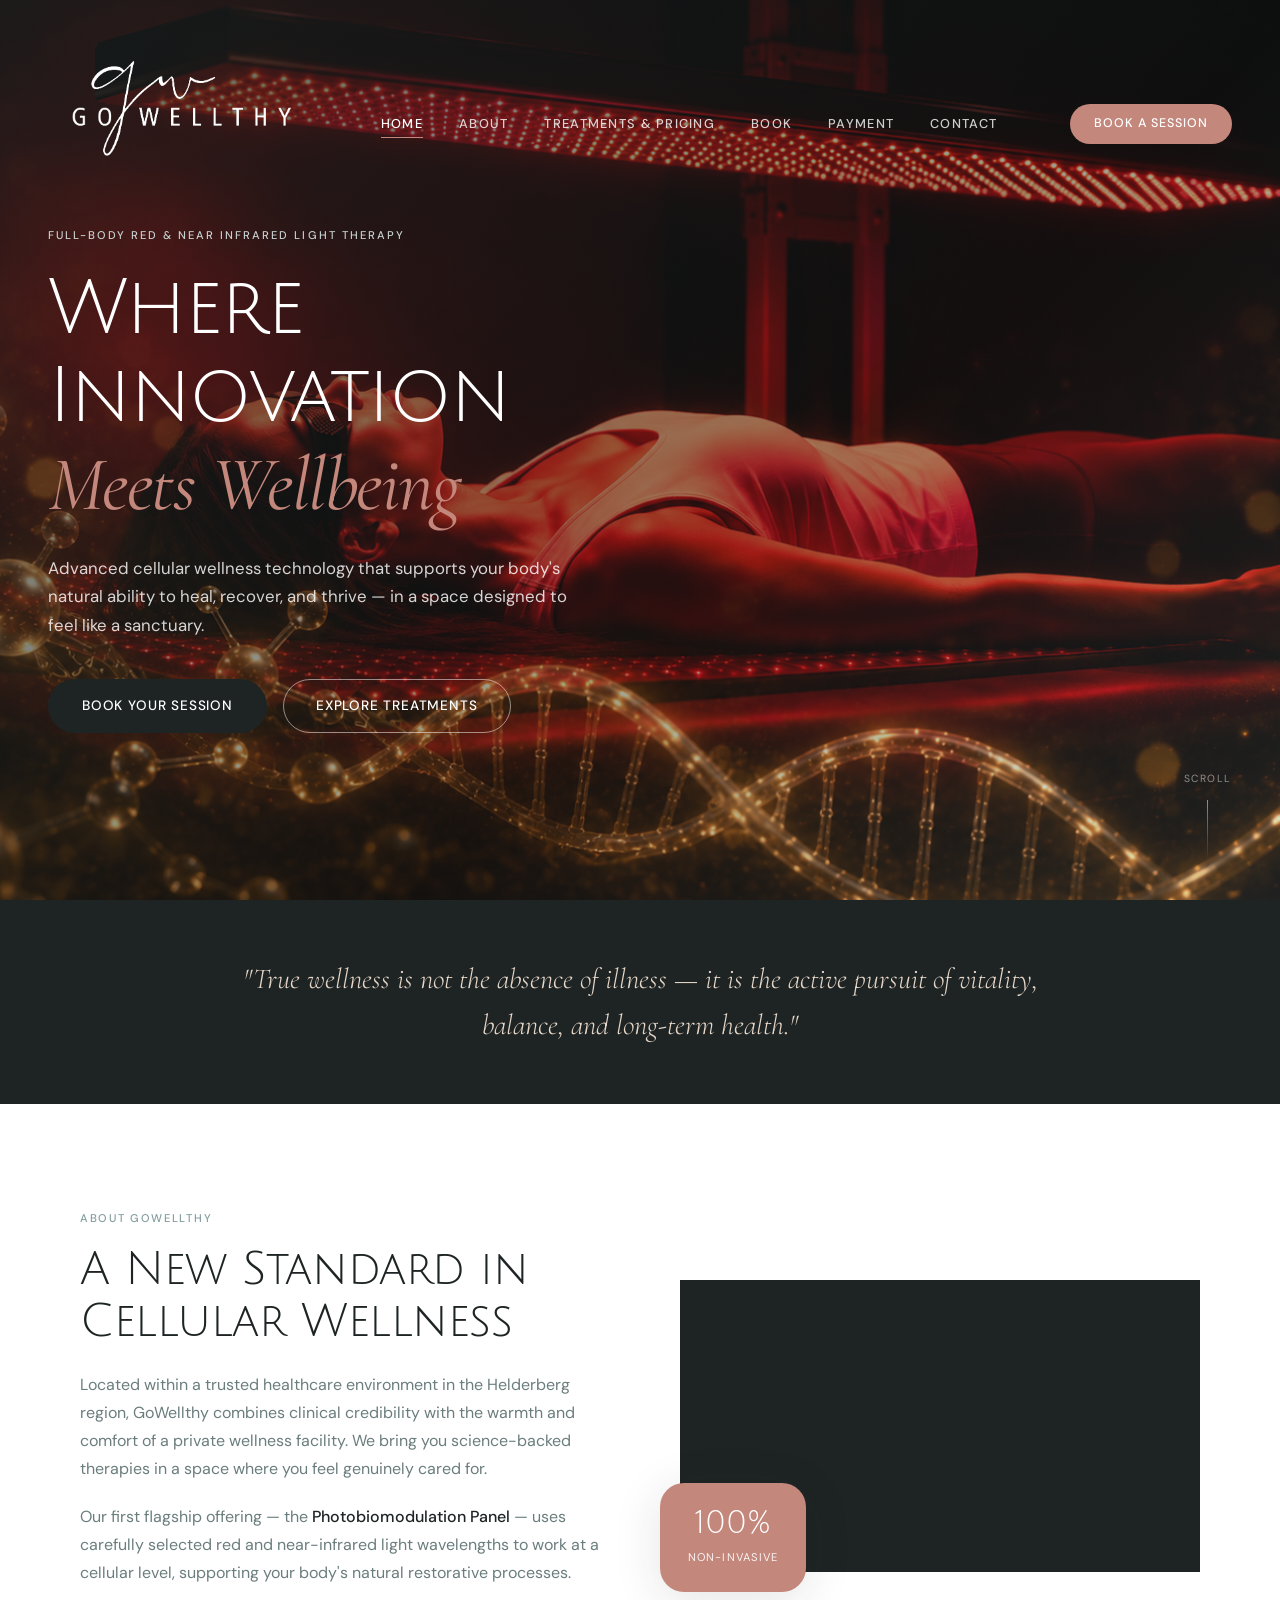
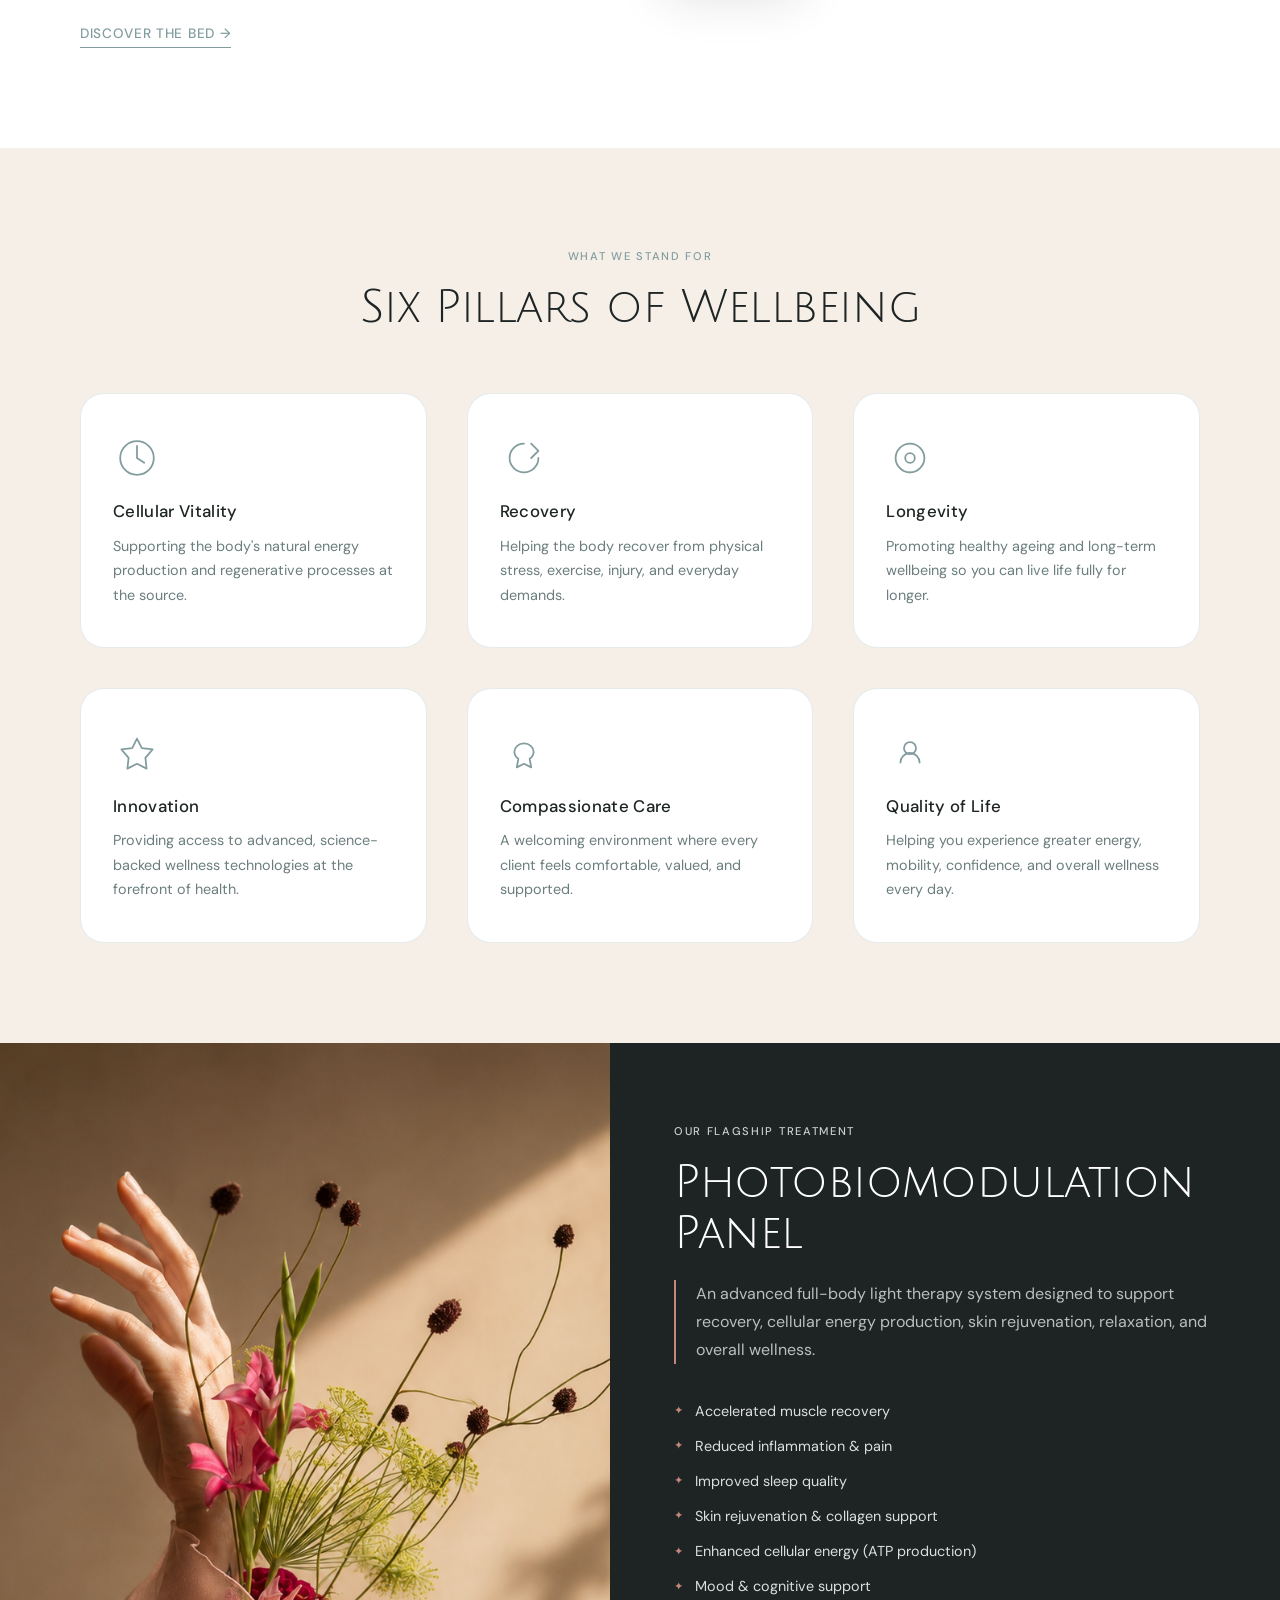
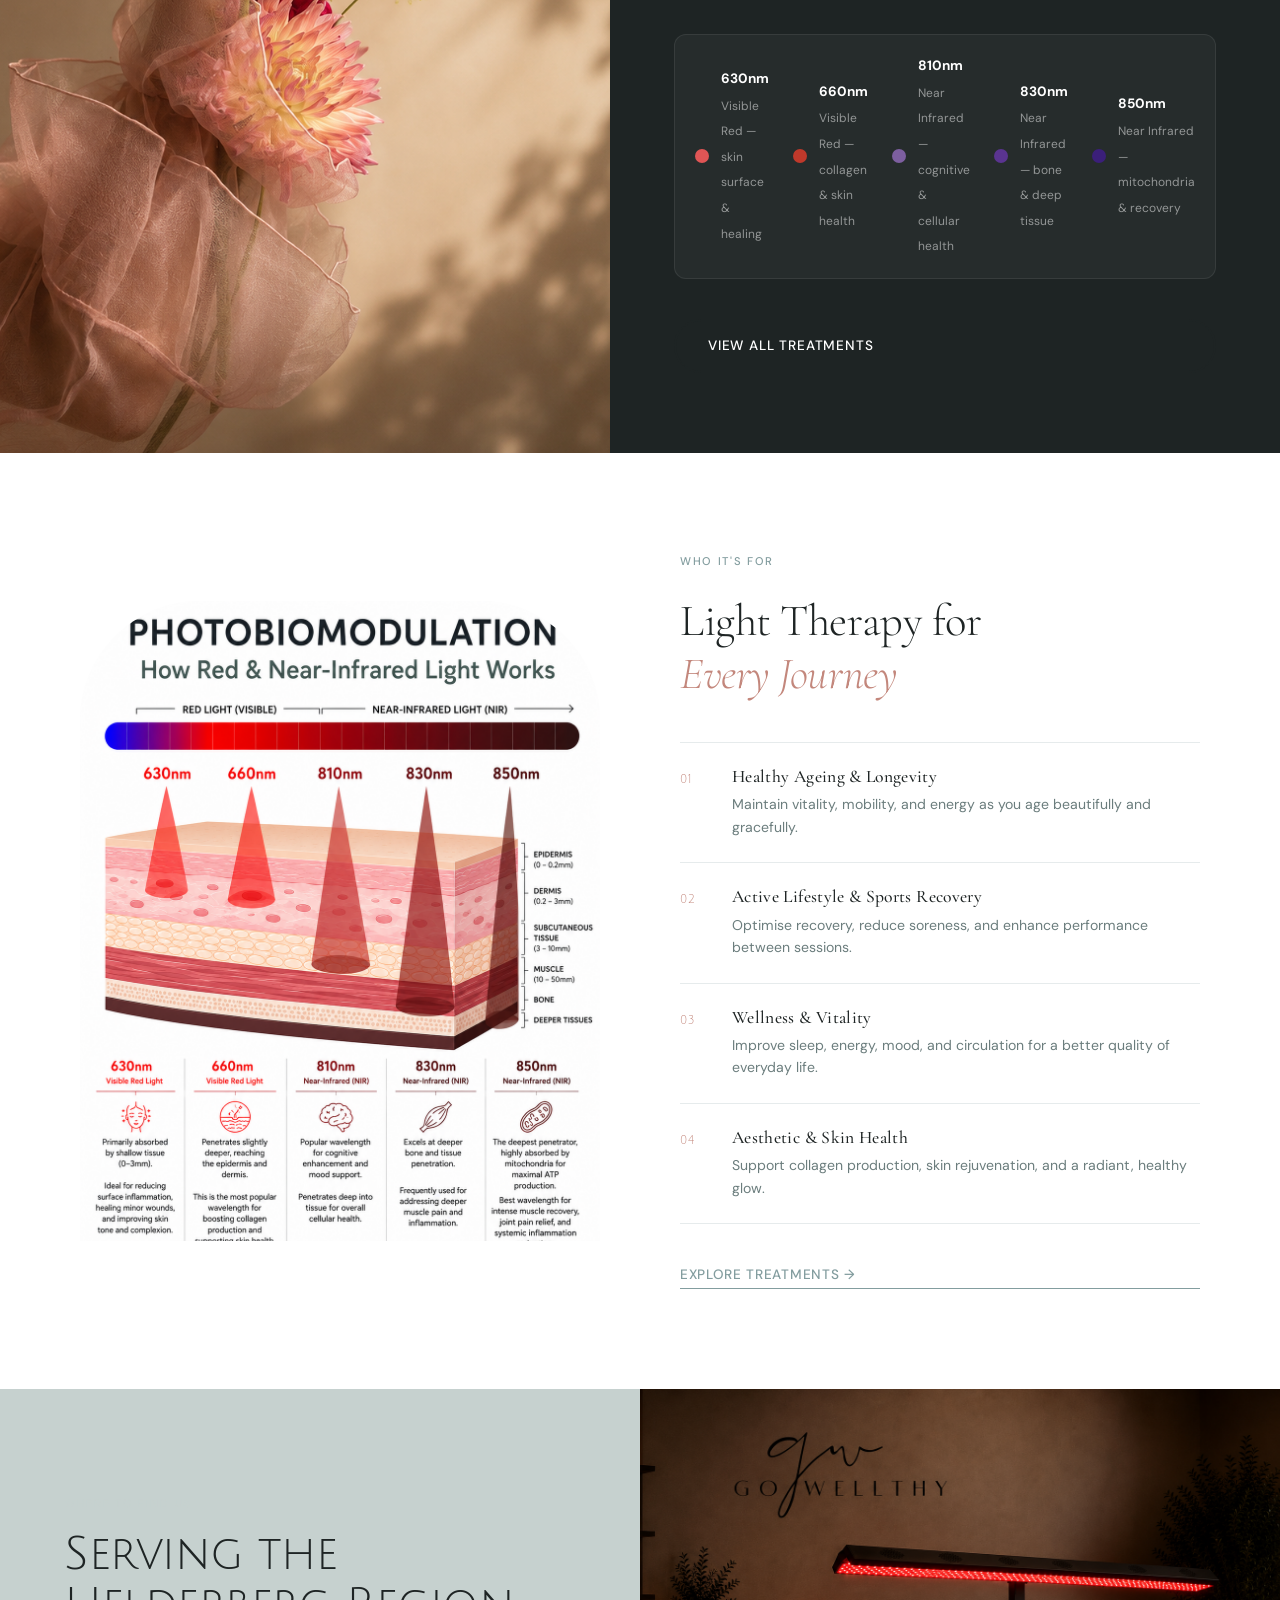
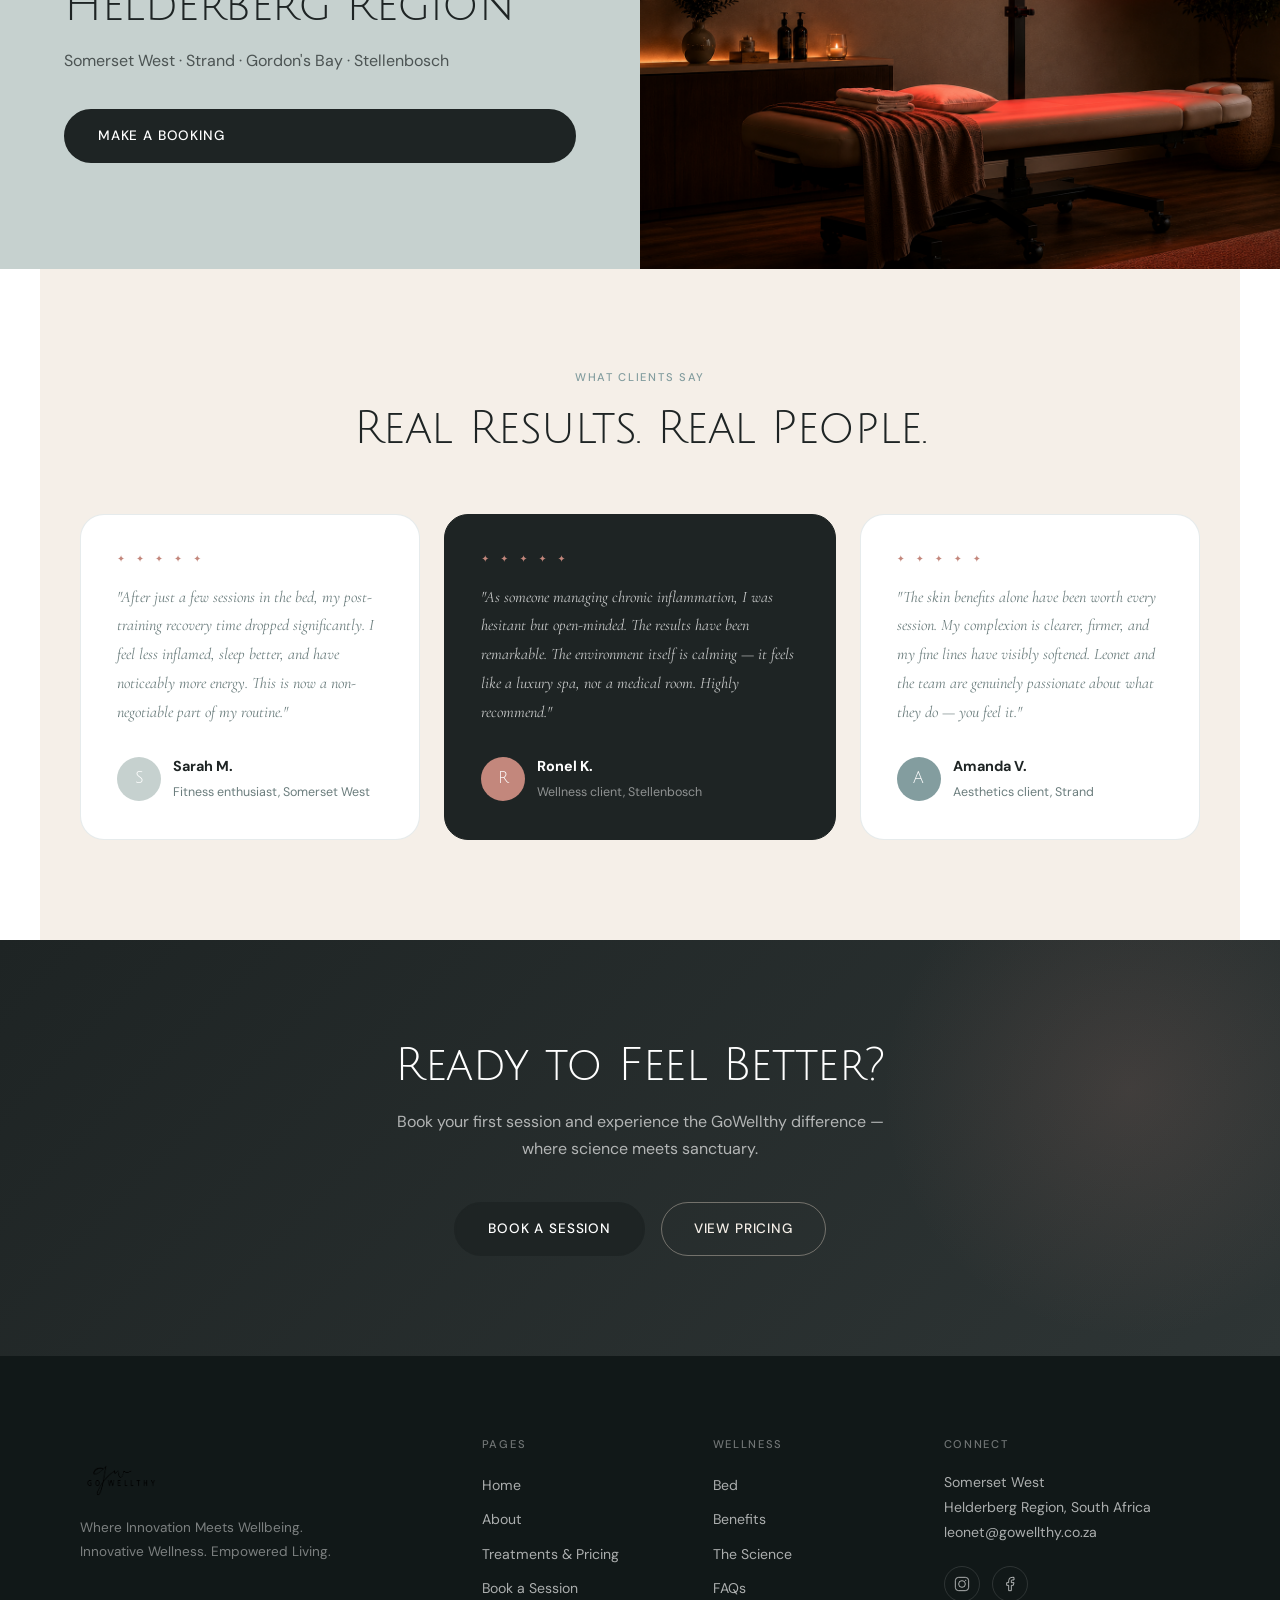
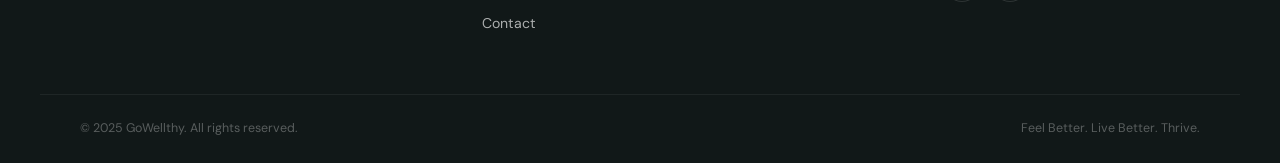
==== index.html @ ea642aed "Initial website upload" ====
﻿<!DOCTYPE html>
<html lang="en">
<head>
  <meta charset="UTF-8" />
  <meta name="viewport" content="width=device-width, initial-scale=1.0" />
  <title>GoWellthy — Feel Better. Live Better. Thrive.</title>
  <link rel="preconnect" href="https://fonts.googleapis.com" />
  <link rel="preconnect" href="https://fonts.gstatic.com" crossorigin />
  <link href="https://fonts.googleapis.com/css2?family=Julius+Sans+One&family=Cormorant+Garamond:ital,wght@0,300;0,400;0,500;1,300;1,400&family=DM+Sans:wght@300;400;500&display=swap" rel="stylesheet" />
  <link rel="stylesheet" href="style.css" />
</head>
<body>

  <!-- NAV -->
  <header class="nav" id="nav">
    <a href="index.html" class="logo">
      <img src="Gowellthy Logo white new.png" alt="GoWellthy" class="logo-img" />
    </a>
    <nav class="nav-links">
      <a href="index.html" class="active">Home</a>
      <a href="about.html">About</a>
      <a href="treatments.html">Treatments & Pricing</a>
      <a href="bookings.html">Book</a>
      <a href="payment.html">Payment</a>
      <a href="contact.html">Contact</a>
    </nav>
    <a href="bookings.html" class="btn-nav">Book a Session</a>
    <button class="nav-toggle" id="navToggle" aria-label="Menu">
      <span></span><span></span><span></span>
    </button>
  </header>

  <!-- HERO -->
  <section class="hero">
    <div class="hero-img-wrap">
      <img
        src="Home Hero pic.png"
        alt="GoWellthy wellness"
        class="hero-img"
      />
      <div class="hero-overlay"></div>
    </div>
    <div class="hero-content">
      <p class="eyebrow">Full-Body Red & Near Infrared Light Therapy</p>
      <h1 class="hero-title">
        Where Innovation<br />
        <em>Meets Wellbeing</em>
      </h1>
      <p class="hero-sub">
        Advanced cellular wellness technology that supports your body's natural ability to heal, recover, and thrive — in a space designed to feel like a sanctuary.
      </p>
      <div class="hero-cta">
        <a href="bookings.html" class="btn-primary">Book Your Session</a>
        <a href="treatments.html" class="btn-ghost">Explore Treatments</a>
      </div>
    </div>
    <div class="hero-scroll">
      <span>Scroll</span>
      <div class="scroll-line"></div>
    </div>
  </section>

  <!-- BELIEF STRIP -->
  <section class="belief-strip">
    <p class="belief-text">
      <em>"True wellness is not the absence of illness — it is the active pursuit of vitality, balance, and long-term health."</em>
    </p>
  </section>

  <!-- INTRO -->
  <section class="intro container">
    <div class="intro-text">
      <span class="label">About GoWellthy</span>
      <h2>A New Standard in<br />Cellular Wellness</h2>
      <p>
        Located within a trusted healthcare environment in the Helderberg region, GoWellthy combines clinical credibility with the warmth and comfort of a private wellness facility. We bring you science-backed therapies in a space where you feel genuinely cared for.
      </p>
      <p>
        Our first flagship offering — the <strong>Photobiomodulation Panel</strong> — uses carefully selected red and near-infrared light wavelengths to work at a cellular level, supporting your body's natural restorative processes.
      </p>
      <a href="treatments.html" class="link-arrow">Discover the Bed →</a>
    </div>
    <div class="intro-visual">
      <div class="intro-img-wrap">
        <video autoplay muted loop playsinline>
          <source src="GoWellthy_6_steps_red_light_healing_1920x1080_30sec.mp4" type="video/mp4" />
        </video>
      </div>
      <div class="intro-badge">
        <span class="badge-num">100%</span>
        <span class="badge-label">Non-Invasive</span>
      </div>
    </div>
  </section>

  <!-- PILLARS -->
  <section class="pillars">
    <div class="container">
      <div class="section-header">
        <span class="label">What We Stand For</span>
        <h2>Six Pillars of Wellbeing</h2>
      </div>
      <div class="pillars-grid">
        <div class="pillar">
          <div class="pillar-icon">
            <svg viewBox="0 0 40 40" fill="none"><circle cx="20" cy="20" r="14" stroke="currentColor" stroke-width="1.5"/><path d="M20 10v10l6 4" stroke="currentColor" stroke-width="1.5" stroke-linecap="round"/></svg>
          </div>
          <h3>Cellular Vitality</h3>
          <p>Supporting the body's natural energy production and regenerative processes at the source.</p>
        </div>
        <div class="pillar">
          <div class="pillar-icon">
            <svg viewBox="0 0 40 40" fill="none"><path d="M20 8c-6.627 0-12 5.373-12 12s5.373 12 12 12 12-5.373 12-12" stroke="currentColor" stroke-width="1.5" stroke-linecap="round"/><path d="M26 8l6 6-6 6" stroke="currentColor" stroke-width="1.5" stroke-linecap="round" stroke-linejoin="round"/></svg>
          </div>
          <h3>Recovery</h3>
          <p>Helping the body recover from physical stress, exercise, injury, and everyday demands.</p>
        </div>
        <div class="pillar">
          <div class="pillar-icon">
            <svg viewBox="0 0 40 40" fill="none"><path d="M20 8C13 8 8 14 8 20s5 12 12 12" stroke="currentColor" stroke-width="1.5" stroke-linecap="round"/><path d="M20 8c7 0 12 6 12 12s-5 12-12 12" stroke="currentColor" stroke-width="1.5" stroke-linecap="round"/><circle cx="20" cy="20" r="4" stroke="currentColor" stroke-width="1.5"/></svg>
          </div>
          <h3>Longevity</h3>
          <p>Promoting healthy ageing and long-term wellbeing so you can live life fully for longer.</p>
        </div>
        <div class="pillar">
          <div class="pillar-icon">
            <svg viewBox="0 0 40 40" fill="none"><polygon points="20,8 24,16 33,17 27,24 28,33 20,29 12,33 13,24 7,17 16,16" stroke="currentColor" stroke-width="1.5" stroke-linejoin="round"/></svg>
          </div>
          <h3>Innovation</h3>
          <p>Providing access to advanced, science-backed wellness technologies at the forefront of health.</p>
        </div>
        <div class="pillar">
          <div class="pillar-icon">
            <svg viewBox="0 0 40 40" fill="none"><path d="M20 12c-4.418 0-8 3.134-8 7 0 2.4 1.3 4.5 3.3 5.8L14 32l6-3 6 3-1.3-7.2c2-1.3 3.3-3.4 3.3-5.8 0-3.866-3.582-7-8-7z" stroke="currentColor" stroke-width="1.5" stroke-linejoin="round"/></svg>
          </div>
          <h3>Compassionate Care</h3>
          <p>A welcoming environment where every client feels comfortable, valued, and supported.</p>
        </div>
        <div class="pillar">
          <div class="pillar-icon">
            <svg viewBox="0 0 40 40" fill="none"><path d="M12 28c0-4.418 3.582-8 8-8s8 3.582 8 8" stroke="currentColor" stroke-width="1.5" stroke-linecap="round"/><circle cx="20" cy="16" r="5" stroke="currentColor" stroke-width="1.5"/></svg>
          </div>
          <h3>Quality of Life</h3>
          <p>Helping you experience greater energy, mobility, confidence, and overall wellness every day.</p>
        </div>
      </div>
    </div>
  </section>

  <!-- PRODUCT FEATURE -->
  <section class="product-feature">
    <div class="product-img-side">
      <img
        src="hand with flower.png.png"
        alt="light therapy"
      />
    </div>
    <div class="product-content">
      <span class="label light">Our Flagship Treatment</span>
      <h2>Photobiomodulation Panel</h2>
      <p class="product-lead">
        An advanced full-body light therapy system designed to support recovery, cellular energy production, skin rejuvenation, relaxation, and overall wellness.
      </p>
      <ul class="product-benefits">
        <li><span class="check">✦</span> Accelerated muscle recovery</li>
        <li><span class="check">✦</span> Reduced inflammation & pain</li>
        <li><span class="check">✦</span> Improved sleep quality</li>
        <li><span class="check">✦</span> Skin rejuvenation & collagen support</li>
        <li><span class="check">✦</span> Enhanced cellular energy (ATP production)</li>
        <li><span class="check">✦</span> Mood & cognitive support</li>
      </ul>
      <div class="product-wavelengths">
        <div class="wl-item">
          <span class="wl-dot" style="background:#e05555;"></span>
          <div>
            <strong>630nm</strong>
            <small>Visible Red — skin surface & healing</small>
          </div>
        </div>
        <div class="wl-item">
          <span class="wl-dot" style="background:#c0392b;"></span>
          <div>
            <strong>660nm</strong>
            <small>Visible Red — collagen & skin health</small>
          </div>
        </div>
        <div class="wl-item">
          <span class="wl-dot" style="background:#7d5fa0;"></span>
          <div>
            <strong>810nm</strong>
            <small>Near Infrared — cognitive & cellular health</small>
          </div>
        </div>
        <div class="wl-item">
          <span class="wl-dot" style="background:#5a3490;"></span>
          <div>
            <strong>830nm</strong>
            <small>Near Infrared — bone & deep tissue</small>
          </div>
        </div>
        <div class="wl-item">
          <span class="wl-dot" style="background:#3b1f7a;"></span>
          <div>
            <strong>850nm</strong>
            <small>Near Infrared — mitochondria & recovery</small>
          </div>
        </div>
      </div>
      <a href="treatments.html" class="btn-primary">View All Treatments</a>
    </div>
  </section>

  <!-- WHO IS IT FOR -->
  <section class="audience container">
    <div class="audience-split">
      <div class="audience-split-img">
        <img src="How it works.png" alt="GoWellthy — Light therapy for every journey" />
      </div>
      <div class="audience-split-content">
        <span class="label">Who It's For</span>
        <h2>Light Therapy for<br /><em>Every Journey</em></h2>
        <div class="audience-items">
          <div class="audience-item">
            <div class="audience-num">01</div>
            <div>
              <h3>Healthy Ageing & Longevity</h3>
              <p>Maintain vitality, mobility, and energy as you age beautifully and gracefully.</p>
            </div>
          </div>
          <div class="audience-item">
            <div class="audience-num">02</div>
            <div>
              <h3>Active Lifestyle & Sports Recovery</h3>
              <p>Optimise recovery, reduce soreness, and enhance performance between sessions.</p>
            </div>
          </div>
          <div class="audience-item">
            <div class="audience-num">03</div>
            <div>
              <h3>Wellness & Vitality</h3>
              <p>Improve sleep, energy, mood, and circulation for a better quality of everyday life.</p>
            </div>
          </div>
          <div class="audience-item">
            <div class="audience-num">04</div>
            <div>
              <h3>Aesthetic & Skin Health</h3>
              <p>Support collagen production, skin rejuvenation, and a radiant, healthy glow.</p>
            </div>
          </div>
        </div>
        <a href="treatments.html" class="link-arrow">Explore treatments →</a>
      </div>
    </div>
  </section>

  <!-- LOCATION STRIP -->
  <section class="location-strip">
    <div class="location-content">
      <span class="label light">Where to Find Us</span>
      <h2>Serving the Helderberg Region</h2>
      <p>Somerset West · Strand · Gordon's Bay · Stellenbosch</p>
      <a href="bookings.html" class="btn-primary">Make a Booking</a>
    </div>
    <div class="location-visual">
      <img src="therapy-bed.jpg.png" alt="GoWellthy wellness space" />
    </div>
  </section>

  <!-- TESTIMONIALS -->
  <section class="testimonials container">
    <div class="section-header">
      <span class="label">What Clients Say</span>
      <h2>Real Results. Real People.</h2>
    </div>
    <div class="testimonials-grid">
      <div class="testimonial">
        <div class="stars">✦ ✦ ✦ ✦ ✦</div>
        <p>"After just a few sessions in the bed, my post-training recovery time dropped significantly. I feel less inflamed, sleep better, and have noticeably more energy. This is now a non-negotiable part of my routine."</p>
        <div class="testimonial-author">
          <div class="author-avatar" style="background:#c6d1cf">S</div>
          <div>
            <strong>Sarah M.</strong>
            <small>Fitness enthusiast, Somerset West</small>
          </div>
        </div>
      </div>
      <div class="testimonial featured">
        <div class="stars">✦ ✦ ✦ ✦ ✦</div>
        <p>"As someone managing chronic inflammation, I was hesitant but open-minded. The results have been remarkable. The environment itself is calming — it feels like a luxury spa, not a medical room. Highly recommend."</p>
        <div class="testimonial-author">
          <div class="author-avatar" style="background:#c3877c">R</div>
          <div>
            <strong>Ronel K.</strong>
            <small>Wellness client, Stellenbosch</small>
          </div>
        </div>
      </div>
      <div class="testimonial">
        <div class="stars">✦ ✦ ✦ ✦ ✦</div>
        <p>"The skin benefits alone have been worth every session. My complexion is clearer, firmer, and my fine lines have visibly softened. Leonet and the team are genuinely passionate about what they do — you feel it."</p>
        <div class="testimonial-author">
          <div class="author-avatar" style="background:#839d9f">A</div>
          <div>
            <strong>Amanda V.</strong>
            <small>Aesthetics client, Strand</small>
          </div>
        </div>
      </div>
    </div>
  </section>

  <!-- CTA BANNER -->
  <section class="cta-banner">
    <div class="cta-inner container">
      <h2>Ready to Feel Better?</h2>
      <p>Book your first session and experience the GoWellthy difference — where science meets sanctuary.</p>
      <div class="cta-actions">
        <a href="bookings.html" class="btn-primary">Book a Session</a>
        <a href="payment.html" class="btn-ghost-dark">View Pricing</a>
      </div>
    </div>
  </section>

  <!-- FOOTER -->
  <footer class="footer">
    <div class="footer-inner container">
      <div class="footer-brand">
        <a href="index.html" class="logo">
          <img src="Gowellthy Logo New New.png" alt="GoWellthy" class="logo-img footer-logo-img" />
        </a>
        <p>Where Innovation Meets Wellbeing.<br />Innovative Wellness. Empowered Living.</p>
      </div>
      <div class="footer-links">
        <h4>Pages</h4>
        <a href="index.html">Home</a>
        <a href="about.html">About</a>
        <a href="treatments.html">Treatments & Pricing</a>
        <a href="bookings.html">Book a Session</a>
        <a href="contact.html">Contact</a>
      </div>
      <div class="footer-links">
        <h4>Wellness</h4>
        <a href="treatments.html#">Bed</a>
        <a href="treatments.html#benefits">Benefits</a>
        <a href="treatments.html#science">The Science</a>
        <a href="treatments.html#faq">FAQs</a>
      </div>
      <div class="footer-contact">
        <h4>Connect</h4>
        <p>Somerset West<br />Helderberg Region, South Africa</p>
        <a href="mailto:leonet@gowellthy.co.za">leonet@gowellthy.co.za</a>
        <div class="social-links">
          <a href="#" aria-label="Instagram">
            <svg viewBox="0 0 24 24" fill="none" stroke="currentColor" stroke-width="1.5"><rect x="2" y="2" width="20" height="20" rx="5"/><circle cx="12" cy="12" r="5"/><circle cx="17.5" cy="6.5" r="1" fill="currentColor" stroke="none"/></svg>
          </a>
          <a href="#" aria-label="Facebook">
            <svg viewBox="0 0 24 24" fill="none" stroke="currentColor" stroke-width="1.5"><path d="M18 2h-3a5 5 0 00-5 5v3H7v4h3v8h4v-8h3l1-4h-4V7a1 1 0 011-1h3z"/></svg>
          </a>
        </div>
      </div>
    </div>
    <div class="footer-bottom container">
      <p>© 2025 GoWellthy. All rights reserved.</p>
      <p>Feel Better. Live Better. Thrive.</p>
    </div>
  </footer>

  <script src="main.js"></script>
</body>
</html>
---- style.css ----
/* ============================
   GOWELLTHY — GLOBAL STYLES
   ============================ */

:root {
  --sage: #c6d1cf;
  --terracotta: #c3877c;
  --teal: #839d9f;
  --cream: #e7d7c9;
  --cream-light: #f5efe8;
  --dark: #1e2424;
  --dark-mid: #2e3535;
  --mid: #6b7d7d;
  --light-border: rgba(131, 157, 159, 0.2);

  --font-display: 'Julius Sans One', 'Cormorant Garamond', serif;
  --font-serif: 'Cormorant Garamond', Georgia, serif;
  --font-body: 'DM Sans', system-ui, sans-serif;

  --radius-sm: 4px;
  --radius-md: 12px;
  --radius-lg: 24px;
  --radius-pill: 100px;
  --radius-arch: 120px 120px 0 0;

  --shadow-soft: 0 4px 32px rgba(30,36,36,0.08);
  --shadow-mid: 0 8px 48px rgba(30,36,36,0.12);
  --transition: 0.3s cubic-bezier(0.4, 0, 0.2, 1);
}

*, *::before, *::after { box-sizing: border-box; margin: 0; padding: 0; }

html { scroll-behavior: smooth; }

body {
  font-family: var(--font-body);
  color: var(--dark);
  background: #fff;
  line-height: 1.6;
  overflow-x: hidden;
}

img { display: block; width: 100%; height: 100%; object-fit: cover; }
a { text-decoration: none; color: inherit; }

.container {
  max-width: 1200px;
  margin: 0 auto;
  padding: 0 40px;
}

/* ============================
   TYPOGRAPHY
   ============================ */

h1, h2, h3 { line-height: 1.15; }

h1 {
  font-family: var(--font-display);
  font-size: clamp(2.8rem, 6vw, 5.5rem);
  font-weight: 400;
  letter-spacing: -0.02em;
}

h2 {
  font-family: var(--font-display);
  font-size: clamp(1.8rem, 3.5vw, 3rem);
  font-weight: 400;
  letter-spacing: -0.01em;
}

h3 {
  font-family: var(--font-body);
  font-size: 1.05rem;
  font-weight: 500;
  letter-spacing: 0.02em;
}

h1 em, h2 em {
  font-family: var(--font-serif);
  font-style: italic;
  color: var(--terracotta);
}

.label {
  display: inline-block;
  font-family: var(--font-body);
  font-size: 0.7rem;
  font-weight: 500;
  letter-spacing: 0.15em;
  text-transform: uppercase;
  color: var(--teal);
  margin-bottom: 16px;
}
.label.light { color: var(--sage); }

.eyebrow {
  font-size: 0.7rem;
  font-weight: 500;
  letter-spacing: 0.18em;
  text-transform: uppercase;
  color: var(--sage);
  margin-bottom: 20px;
}

.section-header {
  text-align: center;
  margin-bottom: 60px;
}
.section-header .label { display: block; }

/* ============================
   BUTTONS
   ============================ */

.btn-primary {
  display: inline-flex;
  align-items: center;
  gap: 8px;
  padding: 14px 32px;
  background: var(--dark);
  color: #fff;
  font-family: var(--font-body);
  font-size: 0.85rem;
  font-weight: 500;
  letter-spacing: 0.06em;
  text-transform: uppercase;
  border-radius: var(--radius-pill);
  transition: var(--transition);
  border: 2px solid var(--dark);
}
.btn-primary:hover {
  background: var(--terracotta);
  border-color: var(--terracotta);
}

.btn-ghost {
  display: inline-flex;
  align-items: center;
  gap: 8px;
  padding: 14px 32px;
  background: transparent;
  color: #fff;
  font-family: var(--font-body);
  font-size: 0.85rem;
  font-weight: 500;
  letter-spacing: 0.06em;
  text-transform: uppercase;
  border-radius: var(--radius-pill);
  border: 1.5px solid rgba(255,255,255,0.5);
  transition: var(--transition);
}
.btn-ghost:hover {
  border-color: #fff;
  background: rgba(255,255,255,0.1);
}

.btn-ghost-dark {
  display: inline-flex;
  align-items: center;
  padding: 14px 32px;
  background: transparent;
  color: var(--cream-light);
  font-family: var(--font-body);
  font-size: 0.85rem;
  font-weight: 500;
  letter-spacing: 0.06em;
  text-transform: uppercase;
  border-radius: var(--radius-pill);
  border: 1.5px solid rgba(231,215,201,0.4);
  transition: var(--transition);
}
.btn-ghost-dark:hover {
  border-color: var(--cream);
  background: rgba(231,215,201,0.1);
}

.btn-nav {
  padding: 10px 24px;
  background: var(--terracotta);
  color: #fff;
  font-size: 0.78rem;
  font-weight: 500;
  letter-spacing: 0.08em;
  text-transform: uppercase;
  border-radius: var(--radius-pill);
  transition: var(--transition);
  white-space: nowrap;
}
.btn-nav:hover { background: var(--dark); }

.link-arrow {
  display: inline-flex;
  align-items: center;
  gap: 8px;
  font-size: 0.85rem;
  font-weight: 500;
  letter-spacing: 0.05em;
  color: var(--teal);
  text-transform: uppercase;
  border-bottom: 1px solid currentColor;
  padding-bottom: 2px;
  transition: var(--transition);
}
.link-arrow:hover { color: var(--terracotta); }

/* ============================
   NAVIGATION
   ============================ */

.nav {
  position: fixed;
  top: 0;
  left: 0;
  right: 0;
  z-index: 100;
  display: flex;
  align-items: center;
  justify-content: space-between;
  padding: 24px 48px;
  transition: var(--transition);
}

.nav.scrolled {
  background: rgba(255, 255, 255, 0.95);
  backdrop-filter: blur(12px);
  -webkit-backdrop-filter: blur(12px);
  padding: 16px 48px;
  box-shadow: 0 1px 0 var(--light-border), var(--shadow-soft);
}

.logo {
  font-family: var(--font-display);
  font-size: 1.4rem;
  letter-spacing: 0.04em;
  color: #fff;
  transition: var(--transition);
}
.nav.scrolled .logo { color: var(--dark); }

.logo-gw { opacity: 0.7; }
.logo-wellthy { font-weight: 400; }

.nav-links {
  display: flex;
  gap: 36px;
  align-items: center;
}
.nav-links a {
  font-size: 0.8rem;
  font-weight: 500;
  letter-spacing: 0.1em;
  text-transform: uppercase;
  color: rgba(255,255,255,0.8);
  transition: var(--transition);
  position: relative;
}
.nav-links a::after {
  content: '';
  position: absolute;
  bottom: -4px;
  left: 0;
  width: 0;
  height: 1px;
  background: var(--terracotta);
  transition: var(--transition);
}
.nav-links a:hover, .nav-links a.active { color: #fff; }
.nav-links a:hover::after, .nav-links a.active::after { width: 100%; }

.nav.scrolled .nav-links a { color: var(--mid); }
.nav.scrolled .nav-links a:hover,
.nav.scrolled .nav-links a.active { color: var(--dark); }

.nav-toggle { display: none; background: none; border: none; cursor: pointer; flex-direction: column; gap: 5px; }
.nav-toggle span { display: block; width: 22px; height: 1.5px; background: #fff; transition: var(--transition); }
.nav.scrolled .nav-toggle span { background: var(--dark); }

/* ============================
   HERO
   ============================ */

.hero {
  position: relative;
  height: 100vh;
  min-height: 700px;
  display: flex;
  align-items: center;
  overflow: hidden;
}

.hero-img-wrap {
  position: absolute;
  inset: 0;
}

.hero-img {
  width: 100%;
  height: 100%;
  object-fit: cover;
  object-position: center 30%;
  transform: scale(1.05);
  animation: heroZoom 12s ease-in-out infinite alternate;
}

@keyframes heroZoom {
  from { transform: scale(1.05); }
  to { transform: scale(1); }
}

.hero-overlay {
  position: absolute;
  inset: 0;
  background: linear-gradient(
    135deg,
    rgba(30, 36, 36, 0.72) 0%,
    rgba(30, 36, 36, 0.4) 60%,
    rgba(131, 157, 159, 0.2) 100%
  );
}

.hero-content {
  position: relative;
  z-index: 2;
  max-width: 720px;
  padding: 0 48px;
  margin-top: 60px;
}

.hero-title {
  color: #fff;
  margin-bottom: 24px;
}

.hero-sub {
  color: rgba(255,255,255,0.82);
  font-size: 1.05rem;
  line-height: 1.7;
  max-width: 520px;
  margin-bottom: 40px;
}

.hero-cta {
  display: flex;
  gap: 16px;
  flex-wrap: wrap;
}

.hero-scroll {
  position: absolute;
  bottom: 40px;
  right: 48px;
  z-index: 2;
  display: flex;
  flex-direction: column;
  align-items: center;
  gap: 12px;
  color: rgba(255,255,255,0.5);
  font-size: 0.65rem;
  letter-spacing: 0.15em;
  text-transform: uppercase;
}

.scroll-line {
  width: 1px;
  height: 60px;
  background: linear-gradient(to bottom, rgba(255,255,255,0.5), transparent);
  animation: scrollPulse 2s ease-in-out infinite;
}

@keyframes scrollPulse {
  0%, 100% { opacity: 0.4; transform: scaleY(1); }
  50% { opacity: 1; transform: scaleY(0.8); }
}

/* ============================
   BELIEF STRIP
   ============================ */

.belief-strip {
  background: var(--dark);
  padding: 56px 48px;
  text-align: center;
}

.belief-text {
  font-family: var(--font-serif);
  font-size: clamp(1.2rem, 2.5vw, 1.8rem);
  font-weight: 300;
  font-style: italic;
  color: var(--cream);
  max-width: 800px;
  margin: 0 auto;
  line-height: 1.6;
}

/* ============================
   INTRO
   ============================ */

.intro {
  display: grid;
  grid-template-columns: 1fr 1fr;
  gap: 80px;
  align-items: center;
  padding-top: 100px;
  padding-bottom: 100px;
}

.intro-text h2 { margin-bottom: 24px; }
.intro-text p {
  color: var(--mid);
  margin-bottom: 20px;
  font-size: 1rem;
  line-height: 1.75;
}
.intro-text strong { color: var(--dark); font-weight: 500; }
.intro-text .link-arrow { margin-top: 16px; }

.intro-visual {
  position: relative;
}

.intro-img-wrap {
  border-radius: var(--radius-arch) var(--radius-arch) var(--radius-lg) var(--radius-lg);
  overflow: hidden;
  height: auto;
  aspect-ratio: 16 / 9;
}

.intro-img-wrap img {
  object-position: left center;
}

.intro-img-wrap video {
  width: 100%;
  height: 100%;
  object-fit: contain;
  background: var(--dark);
}

.intro-badge {
  position: absolute;
  bottom: -20px;
  left: -20px;
  background: var(--terracotta);
  color: #fff;
  padding: 24px 28px;
  border-radius: var(--radius-lg);
  text-align: center;
  box-shadow: var(--shadow-mid);
}

.badge-num {
  display: block;
  font-family: var(--font-display);
  font-size: 2rem;
  line-height: 1;
  margin-bottom: 4px;
}
.badge-label {
  font-size: 0.7rem;
  letter-spacing: 0.1em;
  text-transform: uppercase;
  opacity: 0.9;
}

/* ============================
   PILLARS
   ============================ */

.pillars {
  background: var(--cream-light);
  padding: 100px 40px;
}

.pillars-grid {
  display: grid;
  grid-template-columns: repeat(3, 1fr);
  gap: 40px;
}

.pillar {
  background: #fff;
  padding: 40px 32px;
  border-radius: var(--radius-lg);
  border: 1px solid var(--light-border);
  transition: var(--transition);
}
.pillar:hover {
  transform: translateY(-4px);
  box-shadow: var(--shadow-mid);
  border-color: var(--sage);
}

.pillar-icon {
  width: 48px;
  height: 48px;
  color: var(--teal);
  margin-bottom: 20px;
}

.pillar h3 {
  margin-bottom: 12px;
  color: var(--dark);
}

.pillar p {
  color: var(--mid);
  font-size: 0.9rem;
  line-height: 1.7;
}

/* ============================
   PRODUCT FEATURE
   ============================ */

.product-feature {
  display: grid;
  grid-template-columns: 1fr 1fr;
  min-height: 700px;
}

.product-img-side {
  position: relative;
  overflow: hidden;
  min-height: 600px;
}

.product-img-side img {
  height: 100%;
  object-position: center;
}

.product-tag {
  position: absolute;
  top: 40px;
  left: 40px;
  background: rgba(255,255,255,0.9);
  backdrop-filter: blur(8px);
  padding: 10px 20px;
  border-radius: var(--radius-pill);
  font-size: 0.75rem;
  font-weight: 500;
  letter-spacing: 0.1em;
  text-transform: uppercase;
  color: var(--dark);
}

.product-content {
  background: var(--dark);
  padding: 80px 64px;
  display: flex;
  flex-direction: column;
  justify-content: center;
}

.product-content h2 {
  color: #fff;
  margin-bottom: 20px;
}

.product-lead {
  color: rgba(255,255,255,0.7);
  font-size: 1rem;
  line-height: 1.75;
  margin-bottom: 36px;
  border-left: 2px solid var(--terracotta);
  padding-left: 20px;
}

.product-benefits {
  list-style: none;
  display: flex;
  flex-direction: column;
  gap: 12px;
  margin-bottom: 36px;
}
.product-benefits li {
  display: flex;
  align-items: center;
  gap: 12px;
  color: rgba(255,255,255,0.85);
  font-size: 0.9rem;
}
.check { color: var(--terracotta); font-size: 0.7rem; }

.product-wavelengths {
  display: flex;
  gap: 24px;
  margin-bottom: 40px;
  padding: 20px;
  background: rgba(255,255,255,0.04);
  border-radius: var(--radius-md);
  border: 1px solid rgba(255,255,255,0.08);
}
.wl-item {
  display: flex;
  align-items: center;
  gap: 12px;
  flex: 1;
}
.wl-dot {
  width: 14px;
  height: 14px;
  border-radius: 50%;
  flex-shrink: 0;
}
.wl-dot.red { background: #e05c4b; box-shadow: 0 0 12px rgba(224,92,75,0.6); }
.wl-dot.nir { background: #9b5de5; box-shadow: 0 0 12px rgba(155,93,229,0.6); }
.wl-item strong { display: block; color: #fff; font-size: 0.85rem; margin-bottom: 2px; }
.wl-item small { color: rgba(255,255,255,0.5); font-size: 0.75rem; }

/* ============================
   AUDIENCE
   ============================ */

/* LOGO IMAGE */
.logo-img {
  height: 260px;
  width: auto;
  object-fit: contain;
  display: block;
  margin-top: -60px;
}

.footer-logo-img {
  height: 80px;
  margin-top: 0;
}

.logo-img-dark {
  height: 220px;
  margin-top: -100px;
}

.nav.scrolled .nav-links a,
.nav.scrolled .btn-nav {
  color: var(--dark);
}

.nav.scrolled .btn-nav {
  border-color: var(--dark);
}

.audience {
  padding: 100px 40px;
}

/* NEW SPLIT LAYOUT */
.audience-split {
  display: grid;
  grid-template-columns: 1fr 1fr;
  gap: 80px;
  align-items: center;
}

.audience-split-img {
  border-radius: var(--radius-arch);
  overflow: hidden;
  height: 640px;
}

.audience-split-img img {
  width: 100%;
  height: 100%;
  object-fit: cover;
  object-position: top center;
}

.audience-split-content {
  display: flex;
  flex-direction: column;
  gap: 0;
}

.audience-split-content h2 {
  font-size: clamp(2rem, 3.5vw, 3rem);
  font-family: var(--font-serif);
  font-weight: 300;
  line-height: 1.2;
  margin: 8px 0 40px;
}

.audience-items {
  display: flex;
  flex-direction: column;
  gap: 0;
  margin-bottom: 40px;
}

.audience-item {
  display: flex;
  gap: 24px;
  align-items: flex-start;
  padding: 24px 0;
  border-bottom: 1px solid var(--light-border);
}

.audience-item:first-child {
  border-top: 1px solid var(--light-border);
}

.audience-num {
  font-family: var(--font-display);
  font-size: 0.7rem;
  color: var(--terracotta);
  letter-spacing: 0.1em;
  min-width: 28px;
  padding-top: 4px;
}

.audience-item h3 {
  font-family: var(--font-serif);
  font-size: 1.1rem;
  font-weight: 500;
  margin-bottom: 6px;
  color: var(--dark);
}

.audience-item p {
  font-size: 0.88rem;
  color: var(--mid);
  line-height: 1.6;
}

/* KEEP OLD GRID STYLES for any other pages */
.audience-grid {
  display: grid;
  grid-template-columns: repeat(4, 1fr);
  gap: 24px;
}

.audience-card {
  background: #fff;
  border: 1px solid var(--light-border);
  border-radius: var(--radius-lg);
  overflow: hidden;
  transition: var(--transition);
}
.audience-card:hover {
  transform: translateY(-6px);
  box-shadow: var(--shadow-mid);
}

.audience-icon-block {
  height: 140px;
  display: flex;
  align-items: center;
  justify-content: center;
  border-radius: var(--radius-md) var(--radius-md) 0 0;
}

.audience-img {
  height: 220px;
  overflow: hidden;
  border-radius: 0 0 var(--radius-lg) var(--radius-lg);
  position: relative;
}
.audience-img img {
  transition: transform 0.5s ease;
}
.audience-card:hover .audience-img img {
  transform: scale(1.05);
}

.audience-card h3 {
  padding: 20px 20px 8px;
  font-size: 0.95rem;
  color: var(--dark);
}

.audience-card p {
  padding: 0 20px 24px;
  color: var(--mid);
  font-size: 0.85rem;
  line-height: 1.6;
}

/* ============================
   LOCATION STRIP
   ============================ */

.location-strip {
  display: grid;
  grid-template-columns: 1fr 1fr;
  min-height: 480px;
  background: var(--sage);
}

.location-content {
  display: flex;
  flex-direction: column;
  justify-content: center;
  padding: 80px 64px;
}

.location-content h2 {
  color: var(--dark);
  margin-bottom: 16px;
}

.location-content p {
  color: var(--dark-mid);
  font-size: 1rem;
  margin-bottom: 36px;
  opacity: 0.8;
}

.location-visual {
  overflow: hidden;
}
.location-visual img {
  height: 100%;
  object-fit: cover;
}

/* ============================
   TESTIMONIALS
   ============================ */

.testimonials {
  padding: 100px 40px;
  background: var(--cream-light);
}

.testimonials-grid {
  display: grid;
  grid-template-columns: 1fr 1.15fr 1fr;
  gap: 24px;
  align-items: start;
}

.testimonial {
  background: #fff;
  padding: 36px;
  border-radius: var(--radius-lg);
  border: 1px solid var(--light-border);
}

.testimonial.featured {
  background: var(--dark);
  border-color: var(--dark);
  transform: translateY(-16px);
}

.stars {
  color: var(--terracotta);
  font-size: 0.6rem;
  letter-spacing: 4px;
  margin-bottom: 16px;
}

.testimonial p {
  font-family: var(--font-serif);
  font-size: 1rem;
  line-height: 1.8;
  color: var(--mid);
  font-style: italic;
  margin-bottom: 28px;
}

.testimonial.featured p { color: rgba(255,255,255,0.75); }

.testimonial-author {
  display: flex;
  align-items: center;
  gap: 12px;
}

.author-avatar {
  width: 44px;
  height: 44px;
  border-radius: 50%;
  display: flex;
  align-items: center;
  justify-content: center;
  font-family: var(--font-display);
  font-size: 1rem;
  color: #fff;
  flex-shrink: 0;
}

.testimonial-author strong {
  display: block;
  font-size: 0.9rem;
  color: var(--dark);
}
.testimonial.featured .testimonial-author strong { color: #fff; }

.testimonial-author small {
  font-size: 0.78rem;
  color: var(--mid);
}
.testimonial.featured .testimonial-author small { color: rgba(255,255,255,0.5); }

/* ============================
   CTA BANNER
   ============================ */

.cta-banner {
  background: linear-gradient(135deg, var(--dark) 0%, var(--dark-mid) 100%);
  padding: 100px 40px;
  text-align: center;
  position: relative;
  overflow: hidden;
}

.cta-banner::before {
  content: '';
  position: absolute;
  top: -100px;
  right: -100px;
  width: 500px;
  height: 500px;
  border-radius: 50%;
  background: radial-gradient(circle, rgba(195,135,124,0.15) 0%, transparent 70%);
  pointer-events: none;
}

.cta-inner h2 {
  color: #fff;
  margin-bottom: 16px;
}

.cta-inner p {
  color: rgba(255,255,255,0.65);
  font-size: 1rem;
  max-width: 520px;
  margin: 0 auto 40px;
  line-height: 1.7;
}

.cta-actions {
  display: flex;
  gap: 16px;
  justify-content: center;
  flex-wrap: wrap;
}

/* ============================
   FOOTER
   ============================ */

.footer {
  background: #111818;
  color: rgba(255,255,255,0.6);
  padding-top: 80px;
}

.footer-inner {
  display: grid;
  grid-template-columns: 2fr 1fr 1fr 1.5fr;
  gap: 60px;
  padding-bottom: 60px;
  border-bottom: 1px solid rgba(255,255,255,0.06);
}

.footer-brand .logo { margin-bottom: 20px; }
.footer-brand .logo .logo-gw,
.footer-brand .logo .logo-wellthy { color: rgba(255,255,255,0.85); }

.footer-brand p {
  font-size: 0.85rem;
  line-height: 1.8;
  color: rgba(255,255,255,0.45);
}

.footer-links {
  display: flex;
  flex-direction: column;
  gap: 12px;
}

.footer-links h4 {
  font-size: 0.7rem;
  letter-spacing: 0.15em;
  text-transform: uppercase;
  color: rgba(255,255,255,0.4);
  margin-bottom: 8px;
  font-weight: 500;
}

.footer-links a {
  font-size: 0.88rem;
  color: rgba(255,255,255,0.65);
  transition: var(--transition);
}
.footer-links a:hover { color: var(--cream); }

.footer-contact h4 {
  font-size: 0.7rem;
  letter-spacing: 0.15em;
  text-transform: uppercase;
  color: rgba(255,255,255,0.4);
  margin-bottom: 16px;
  font-weight: 500;
}

.footer-contact p, .footer-contact a {
  font-size: 0.88rem;
  line-height: 1.8;
  color: rgba(255,255,255,0.65);
  display: block;
}
.footer-contact a:hover { color: var(--cream); }

.social-links {
  display: flex;
  gap: 12px;
  margin-top: 20px;
}
.social-links a {
  width: 36px;
  height: 36px;
  border: 1px solid rgba(255,255,255,0.12);
  border-radius: 50%;
  display: flex;
  align-items: center;
  justify-content: center;
  transition: var(--transition);
}
.social-links a svg {
  width: 16px;
  height: 16px;
  display: block;
  flex-shrink: 0;
}
.social-links a:hover {
  border-color: var(--terracotta);
  background: rgba(195,135,124,0.1);
}

.footer-bottom {
  display: flex;
  justify-content: space-between;
  align-items: center;
  padding: 24px 40px;
  font-size: 0.78rem;
  color: rgba(255,255,255,0.3);
}

/* ============================
   PAGE HERO (inner pages)
   ============================ */

.page-hero {
  padding: 160px 0 80px;
  background: var(--cream-light);
  text-align: center;
}

.page-hero .eyebrow { color: var(--teal); }

.page-hero h1 {
  font-size: clamp(2.2rem, 5vw, 4rem);
  margin-bottom: 20px;
}

.page-hero p {
  font-size: 1.05rem;
  color: var(--mid);
  max-width: 560px;
  margin: 0 auto;
  line-height: 1.75;
}

/* ============================
   TREATMENTS PAGE
   ============================ */

.treatment-hero-img {
  width: 100%;
  height: 480px;
  overflow: hidden;
  position: relative;
}

.treatment-hero-img img {
  height: 100%;
  object-position: center 15%;
}

.treatment-hero-img::after {
  content: '';
  position: absolute;
  bottom: 0;
  left: 0;
  right: 0;
  height: 120px;
  background: linear-gradient(transparent, #fff);
}

.treatment-section {
  padding: 80px 0;
}

.treatment-grid {
  display: grid;
  grid-template-columns: 1.2fr 1fr;
  gap: 80px;
  align-items: center;
}

.treatment-detail h2 { margin-bottom: 20px; }

.treatment-detail p {
  color: var(--mid);
  line-height: 1.8;
  margin-bottom: 20px;
}

.science-boxes {
  display: grid;
  grid-template-columns: 1fr 1fr;
  gap: 16px;
  margin: 32px 0;
}

.science-box {
  padding: 20px;
  background: var(--cream-light);
  border-radius: var(--radius-md);
  border-left: 3px solid var(--terracotta);
}

.wl-badge {
  display: inline-block;
  font-size: 0.68rem;
  font-weight: 500;
  letter-spacing: 0.1em;
  text-transform: uppercase;
  padding: 3px 10px;
  border-radius: var(--radius-pill);
  margin-bottom: 10px;
}

.science-box h4 {
  font-size: 0.8rem;
  letter-spacing: 0.08em;
  text-transform: uppercase;
  color: var(--teal);
  margin-bottom: 8px;
  font-weight: 500;
}

.science-box p {
  font-size: 0.85rem;
  color: var(--mid);
  margin: 0;
  line-height: 1.6;
}

.medical-disclaimer {
  display: flex;
  gap: 10px;
  align-items: flex-start;
  background: var(--cream-light);
  border-left: 3px solid var(--terracotta);
  border-radius: 0 var(--radius-md) var(--radius-md) 0;
  padding: 14px 16px;
  margin-top: 16px;
}

.medical-disclaimer svg {
  flex-shrink: 0;
  color: var(--terracotta);
  margin-top: 2px;
}

.medical-disclaimer p {
  font-size: 0.75rem;
  color: var(--mid);
  line-height: 1.6;
  margin: 0;
}

.medical-disclaimer strong {
  color: var(--dark);
}

.treatment-img-col {
  display: flex;
  flex-direction: column;
  gap: 16px;
}

.treatment-img-side {
  border-radius: var(--radius-arch) var(--radius-arch) var(--radius-lg) var(--radius-lg);
  overflow: hidden;
  height: 520px;
}

.treatment-img-side img {
  object-position: center top;
}

.benefits-section {
  background: var(--dark);
  padding: 100px 0;
}

.benefits-section .section-header h2 { color: #fff; }
.benefits-section .label { color: var(--sage); }

.benefits-grid {
  display: grid;
  grid-template-columns: repeat(3, 1fr);
  gap: 24px;
}

.benefit-card {
  padding: 32px;
  background: rgba(255,255,255,0.04);
  border: 1px solid rgba(255,255,255,0.07);
  border-radius: var(--radius-lg);
  transition: var(--transition);
}
.benefit-card:hover {
  background: rgba(195,135,124,0.1);
  border-color: rgba(195,135,124,0.3);
}

.benefit-num {
  font-family: var(--font-display);
  font-size: 2.5rem;
  color: var(--terracotta);
  opacity: 0.4;
  line-height: 1;
  margin-bottom: 12px;
}

.benefit-card h3 { color: #fff; margin-bottom: 10px; }
.benefit-card p { color: rgba(255,255,255,0.55); font-size: 0.88rem; line-height: 1.7; }

.faq-section { padding: 80px 0; }

.faq-list { max-width: 720px; margin: 0 auto; }

.faq-item {
  border-bottom: 1px solid var(--light-border);
  padding: 28px 0;
}

.faq-q {
  display: flex;
  justify-content: space-between;
  align-items: center;
  cursor: pointer;
  font-weight: 500;
  font-size: 0.95rem;
  gap: 16px;
}

.faq-q span { flex: 1; }

.faq-toggle {
  width: 28px;
  height: 28px;
  border-radius: 50%;
  background: var(--cream-light);
  display: flex;
  align-items: center;
  justify-content: center;
  font-size: 1rem;
  color: var(--teal);
  flex-shrink: 0;
  transition: var(--transition);
}

.faq-a {
  display: none;
  color: var(--mid);
  font-size: 0.9rem;
  line-height: 1.75;
  padding-top: 16px;
}

.faq-item.open .faq-a { display: block; }
.faq-item.open .faq-toggle { background: var(--terracotta); color: #fff; transform: rotate(45deg); }

/* ============================
   PRICING PAGE
   ============================ */

.pricing-section { padding: 80px 0; }

.pricing-grid {
  display: grid;
  grid-template-columns: repeat(3, 1fr);
  gap: 24px;
  align-items: start;
}

.pricing-card {
  background: #fff;
  border: 1.5px solid var(--light-border);
  border-radius: var(--radius-lg);
  overflow: hidden;
  transition: var(--transition);
}
.pricing-card:hover {
  border-color: var(--sage);
  box-shadow: var(--shadow-mid);
}

.pricing-card.featured {
  border-color: var(--terracotta);
  position: relative;
  transform: scale(1.03);
  box-shadow: var(--shadow-mid);
}

.pricing-card-head {
  padding: 32px;
  background: var(--cream-light);
  border-bottom: 1px solid var(--light-border);
}

.pricing-card.featured .pricing-card-head {
  background: var(--dark);
}

.pricing-badge {
  display: inline-block;
  background: var(--terracotta);
  color: #fff;
  font-size: 0.65rem;
  letter-spacing: 0.12em;
  text-transform: uppercase;
  padding: 4px 12px;
  border-radius: var(--radius-pill);
  margin-bottom: 16px;
}

.pricing-card-head h3 {
  font-family: var(--font-display);
  font-size: 1.3rem;
  font-weight: 400;
  margin-bottom: 8px;
}
.pricing-card.featured .pricing-card-head h3 { color: #fff; }

.pricing-card-head p {
  font-size: 0.82rem;
  color: var(--mid);
}
.pricing-card.featured .pricing-card-head p { color: rgba(255,255,255,0.55); }

.price-row {
  display: flex;
  align-items: baseline;
  gap: 4px;
  margin-top: 20px;
}

.price-currency {
  font-size: 1.1rem;
  font-weight: 500;
  color: var(--dark);
}
.pricing-card.featured .price-currency { color: var(--cream); }

.price-amount {
  font-family: var(--font-display);
  font-size: 2.8rem;
  line-height: 1;
  color: var(--dark);
}
.pricing-card.featured .price-amount { color: #fff; }

.price-per {
  font-size: 0.8rem;
  color: var(--mid);
}
.pricing-card.featured .price-per { color: rgba(255,255,255,0.5); }

.pricing-card-body {
  padding: 32px;
}

.pricing-features {
  list-style: none;
  display: flex;
  flex-direction: column;
  gap: 12px;
  margin-bottom: 32px;
}

.pricing-features li {
  display: flex;
  align-items: flex-start;
  gap: 10px;
  font-size: 0.88rem;
  color: var(--mid);
}

.feat-check {
  color: var(--terracotta);
  font-size: 0.7rem;
  margin-top: 3px;
  flex-shrink: 0;
}

.savings-tag {
  background: var(--cream);
  color: var(--dark);
  font-size: 0.75rem;
  font-weight: 500;
  padding: 4px 12px;
  border-radius: var(--radius-pill);
  display: inline-block;
  margin-top: 4px;
}

.pricing-grid-4 {
  display: grid;
  grid-template-columns: repeat(4, 1fr);
  gap: 20px;
  align-items: start;
}

.pricing-grid-4 .pricing-card.featured {
  transform: scale(1.02);
}

@media (max-width: 1100px) {
  .pricing-grid-4 { grid-template-columns: repeat(2, 1fr); }
  .pricing-grid-4 .pricing-card.featured { transform: none; }
}

@media (max-width: 600px) {
  .pricing-grid-4 { grid-template-columns: 1fr; }
}

.add-ons-section {
  padding: 60px 0 100px;
  background: var(--cream-light);
}

.add-ons-grid {
  display: grid;
  grid-template-columns: repeat(4, 1fr);
  gap: 20px;
}

.add-on-card {
  background: #fff;
  border: 1px solid var(--light-border);
  border-radius: var(--radius-md);
  padding: 28px 24px;
  text-align: center;
  transition: var(--transition);
}
.add-on-card:hover {
  border-color: var(--sage);
  transform: translateY(-3px);
}

.add-on-card h4 {
  font-size: 0.9rem;
  margin-bottom: 8px;
  color: var(--dark);
}

.add-on-card p {
  font-size: 0.8rem;
  color: var(--mid);
  margin-bottom: 12px;
}

.add-on-price {
  font-family: var(--font-display);
  font-size: 1.4rem;
  color: var(--teal);
}

/* ============================
   BOOKINGS PAGE
   ============================ */

.booking-section {
  padding: 60px 0 100px;
}

.booking-layout {
  display: grid;
  grid-template-columns: 1fr 1.4fr;
  gap: 64px;
  align-items: start;
}

.booking-info h3 {
  font-family: var(--font-display);
  font-size: 1.3rem;
  font-weight: 400;
  margin-bottom: 16px;
  color: var(--dark);
}

.booking-info p {
  color: var(--mid);
  font-size: 0.9rem;
  line-height: 1.75;
  margin-bottom: 32px;
}

.booking-details-list {
  list-style: none;
  display: flex;
  flex-direction: column;
  gap: 16px;
  margin-bottom: 40px;
}

.booking-details-list li {
  display: flex;
  gap: 14px;
  align-items: flex-start;
}

.detail-icon {
  width: 36px;
  height: 36px;
  border-radius: 50%;
  background: var(--cream-light);
  display: flex;
  align-items: center;
  justify-content: center;
  flex-shrink: 0;
  font-size: 0.8rem;
}

.detail-text strong {
  display: block;
  font-size: 0.85rem;
  color: var(--dark);
  margin-bottom: 2px;
}
.detail-text span {
  font-size: 0.8rem;
  color: var(--mid);
}

.booking-form-wrap {
  background: var(--cream-light);
  border-radius: var(--radius-lg);
  padding: 48px;
}

.booking-form-wrap h3 {
  font-family: var(--font-display);
  font-size: 1.5rem;
  font-weight: 400;
  margin-bottom: 32px;
  color: var(--dark);
}

.form-row { display: grid; grid-template-columns: 1fr 1fr; gap: 20px; }

.form-group {
  display: flex;
  flex-direction: column;
  gap: 8px;
  margin-bottom: 20px;
}

.form-group label {
  font-size: 0.75rem;
  font-weight: 500;
  letter-spacing: 0.1em;
  text-transform: uppercase;
  color: var(--teal);
}

.form-group input,
.form-group select,
.form-group textarea {
  padding: 14px 18px;
  background: #fff;
  border: 1.5px solid transparent;
  border-radius: var(--radius-md);
  font-family: var(--font-body);
  font-size: 0.9rem;
  color: var(--dark);
  outline: none;
  transition: var(--transition);
  -webkit-appearance: none;
  appearance: none;
}

.form-group input:focus,
.form-group select:focus,
.form-group textarea:focus {
  border-color: var(--sage);
  box-shadow: 0 0 0 3px rgba(198,209,207,0.3);
}

.form-group textarea { resize: vertical; min-height: 100px; }

.form-note {
  font-size: 0.78rem;
  color: var(--mid);
  text-align: center;
  margin-top: 16px;
}

.form-submit { width: 100%; justify-content: center; }

/* ============================
   PAYMENT PAGE
   ============================ */

.payment-section { padding: 60px 0; }

.payment-layout {
  display: grid;
  grid-template-columns: 1.2fr 1fr;
  gap: 64px;
  align-items: start;
}

.payment-summary {
  background: var(--cream-light);
  border-radius: var(--radius-lg);
  padding: 40px;
}

.payment-summary h3 {
  font-family: var(--font-display);
  font-size: 1.3rem;
  font-weight: 400;
  margin-bottom: 24px;
}

.order-item {
  display: flex;
  justify-content: space-between;
  padding: 16px 0;
  border-bottom: 1px solid var(--light-border);
  font-size: 0.9rem;
}

.order-item:last-of-type { border-bottom: none; }

.order-item .item-name { color: var(--dark); }
.order-item .item-price { font-weight: 500; color: var(--dark); }
.order-item .item-desc { font-size: 0.78rem; color: var(--mid); margin-top: 2px; }

.order-total {
  background: var(--dark);
  margin: 20px -40px -40px;
  padding: 24px 40px;
  border-radius: 0 0 var(--radius-lg) var(--radius-lg);
  display: flex;
  justify-content: space-between;
  align-items: center;
}

.order-total span { color: rgba(255,255,255,0.7); font-size: 0.85rem; }
.order-total strong {
  font-family: var(--font-display);
  font-size: 1.8rem;
  color: #fff;
}

.payment-form-wrap {
  background: #fff;
  border: 1px solid var(--light-border);
  border-radius: var(--radius-lg);
  padding: 40px;
}

.payment-form-wrap h3 {
  font-family: var(--font-display);
  font-size: 1.3rem;
  font-weight: 400;
  margin-bottom: 8px;
}

.payment-form-wrap .sub-text {
  font-size: 0.82rem;
  color: var(--mid);
  margin-bottom: 32px;
}

.payment-methods {
  display: grid;
  grid-template-columns: 1fr 1fr 1fr;
  gap: 12px;
  margin-bottom: 24px;
}

.pay-method {
  padding: 12px;
  border: 1.5px solid var(--light-border);
  border-radius: var(--radius-md);
  text-align: center;
  font-size: 0.78rem;
  color: var(--mid);
  cursor: pointer;
  transition: var(--transition);
}
.pay-method.active {
  border-color: var(--teal);
  background: rgba(131,157,159,0.08);
  color: var(--dark);
}

.card-field {
  background: var(--cream-light);
  border: 1.5px solid transparent;
  border-radius: var(--radius-md);
  padding: 14px 18px;
  font-size: 0.9rem;
  color: var(--mid);
  margin-bottom: 16px;
  letter-spacing: 0.05em;
}

.secure-note {
  display: flex;
  align-items: center;
  gap: 8px;
  font-size: 0.75rem;
  color: var(--mid);
  margin-top: 20px;
  padding-top: 20px;
  border-top: 1px solid var(--light-border);
}

/* ============================
   ABOUT PAGE
   ============================ */

.about-hero {
  position: relative;
  height: 70vh;
  min-height: 520px;
  display: flex;
  align-items: flex-end;
  overflow: hidden;
}

.about-hero-img {
  position: absolute;
  inset: 0;
}

.about-hero-img img {
  width: 100%;
  height: 100%;
  object-fit: cover;
  object-position: center 40%;
}

.about-hero-content {
  position: relative;
  z-index: 2;
  padding-bottom: 80px;
}

.about-hero-content .eyebrow { color: var(--sage); }
.about-hero-content h1 { color: #fff; }

.about-intro {
  display: grid;
  grid-template-columns: 1fr 1fr;
  gap: 80px;
  align-items: center;
  padding-top: 100px;
  padding-bottom: 80px;
}

.about-intro-text h2 { margin-bottom: 24px; }
.about-intro-text p {
  color: var(--mid);
  line-height: 1.8;
  margin-bottom: 18px;
  font-size: 0.97rem;
}

.about-img-single {
  border-radius: var(--radius-arch) var(--radius-arch) var(--radius-lg) var(--radius-lg);
  overflow: hidden;
  height: 580px;
}

.about-img-single img {
  width: 100%;
  height: 100%;
  object-fit: cover;
  object-position: left center;
}

.about-img-stack { position: relative; }

.about-img-main {
  border-radius: var(--radius-arch) var(--radius-arch) var(--radius-lg) var(--radius-lg);
  overflow: hidden;
  height: 500px;
}

.about-img-accent {
  position: absolute;
  bottom: -28px;
  right: -28px;
  width: 200px;
  height: 200px;
  border-radius: var(--radius-lg);
  overflow: hidden;
  border: 4px solid #fff;
  box-shadow: var(--shadow-mid);
}

.purpose-strip {
  background: var(--dark);
  padding: 80px 40px;
}

.purpose-grid {
  display: grid;
  grid-template-columns: 1fr auto 1fr auto 1fr;
  gap: 0;
  align-items: start;
  max-width: 1100px;
  margin: 0 auto;
}

.purpose-item { padding: 0 40px; }
.purpose-item .label { display: block; margin-bottom: 16px; }
.purpose-item p {
  color: rgba(255,255,255,0.6);
  font-size: 0.9rem;
  line-height: 1.8;
}

.purpose-divider {
  width: 1px;
  background: rgba(255,255,255,0.1);
  align-self: stretch;
  margin: 4px 0;
}

.values-section {
  padding: 100px 40px;
}

.promise-section {
  background: var(--cream-light);
  padding: 100px 0;
}

.promise-inner {
  display: grid;
  grid-template-columns: 1fr 1fr;
  gap: 80px;
  align-items: center;
}

.promise-text h2 { margin-bottom: 20px; }
.promise-text p {
  color: var(--mid);
  line-height: 1.8;
  margin-bottom: 18px;
  font-size: 0.97rem;
}

.brand-quote {
  border-left: 2px solid var(--terracotta);
  padding: 16px 20px;
  margin: 28px 0;
  font-family: var(--font-serif);
  font-size: 1.1rem;
  font-style: italic;
  color: var(--dark);
  background: rgba(195,135,124,0.06);
  border-radius: 0 var(--radius-sm) var(--radius-sm) 0;
}

.promise-img {
  border-radius: var(--radius-arch) var(--radius-arch) var(--radius-lg) var(--radius-lg);
  overflow: hidden;
  height: 540px;
}

.about-location {
  padding: 80px 40px;
}

.location-cards {
  display: grid;
  grid-template-columns: repeat(3, 1fr);
  gap: 24px;
  max-width: 900px;
  margin: 0 auto;
}

.loc-card {
  background: var(--cream-light);
  padding: 32px 28px;
  border-radius: var(--radius-lg);
  text-align: center;
  border: 1px solid var(--light-border);
  transition: var(--transition);
}

.loc-card:hover {
  transform: translateY(-4px);
  box-shadow: var(--shadow-soft);
}

.loc-icon { font-size: 1.6rem; margin-bottom: 14px; }

.loc-card h4 {
  font-size: 0.95rem;
  color: var(--dark);
  margin-bottom: 10px;
}

.loc-card p {
  font-size: 0.85rem;
  color: var(--mid);
  line-height: 1.7;
}

/* ============================
   CONTACT PAGE
   ============================ */

.contact-section { padding: 60px 0 100px; }

.contact-layout {
  display: grid;
  grid-template-columns: 1fr 1.5fr;
  gap: 64px;
  align-items: start;
}

.contact-detail-card {
  display: flex;
  gap: 16px;
  align-items: flex-start;
  padding: 20px 0;
  border-bottom: 1px solid var(--light-border);
}

.contact-detail-card:last-of-type { border-bottom: none; }

.contact-icon-wrap {
  width: 40px;
  height: 40px;
  border-radius: 50%;
  background: var(--cream-light);
  display: flex;
  align-items: center;
  justify-content: center;
  color: var(--teal);
  flex-shrink: 0;
}

.contact-detail-card h4 {
  font-size: 0.75rem;
  letter-spacing: 0.1em;
  text-transform: uppercase;
  color: var(--teal);
  margin-bottom: 6px;
  font-weight: 500;
}

.contact-detail-card p,
.contact-detail-card a {
  font-size: 0.88rem;
  color: var(--mid);
  line-height: 1.6;
  display: block;
}

.contact-detail-card small {
  font-size: 0.75rem;
  color: var(--mid);
  opacity: 0.7;
  margin-top: 2px;
  display: block;
}

.contact-social { padding: 24px 0; }

.social-row {
  display: flex;
  gap: 12px;
  margin-top: 12px;
}

.social-pill {
  display: inline-flex;
  align-items: center;
  gap: 8px;
  padding: 8px 16px;
  border: 1px solid var(--light-border);
  border-radius: var(--radius-pill);
  font-size: 0.8rem;
  color: var(--mid);
  transition: var(--transition);
}
.social-pill:hover {
  border-color: var(--teal);
  color: var(--teal);
}

.map-placeholder {
  background: var(--cream-light);
  border-radius: var(--radius-lg);
  padding: 40px;
  text-align: center;
  border: 1px solid var(--light-border);
  margin-top: 8px;
  display: flex;
  flex-direction: column;
  align-items: center;
}

.map-pin { font-size: 2rem; margin-bottom: 12px; }

.map-placeholder p {
  font-size: 0.9rem;
  color: var(--dark);
  font-weight: 500;
  line-height: 1.5;
}

.map-placeholder small { color: var(--mid); font-size: 0.8rem; }

.contact-form-wrap {
  background: var(--cream-light);
  border-radius: var(--radius-lg);
  padding: 48px;
}

.contact-form-wrap h3 {
  font-family: var(--font-display);
  font-size: 1.6rem;
  font-weight: 400;
  margin-bottom: 10px;
}

/* ============================
   RESPONSIVE
   ============================ */

@media (max-width: 1024px) {
  .purpose-grid { grid-template-columns: 1fr; gap: 32px; }
  .purpose-divider { display: none; }
  .purpose-item { padding: 0; border-bottom: 1px solid rgba(255,255,255,0.08); padding-bottom: 28px; }
  .purpose-item:last-child { border-bottom: none; padding-bottom: 0; }

  .about-intro, .promise-inner { grid-template-columns: 1fr; }
  .about-img-accent { right: 16px; }

  .contact-layout { grid-template-columns: 1fr; }

  .location-cards { grid-template-columns: repeat(2, 1fr); }

  .pillars-grid,
  .benefits-grid { grid-template-columns: repeat(2, 1fr); }

  .pricing-grid { grid-template-columns: 1fr; max-width: 400px; margin: 0 auto; }
  .pricing-card.featured { transform: none; }

  .audience-split { grid-template-columns: 1fr; gap: 48px; }
  .audience-split-img { height: 480px; border-radius: var(--radius-lg); }
  .audience-grid { grid-template-columns: repeat(2, 1fr); }

  .add-ons-grid { grid-template-columns: repeat(2, 1fr); }

  .footer-inner { grid-template-columns: 1fr 1fr; gap: 40px; }
}

@media (max-width: 768px) {
  .container { padding: 0 24px; }

  .nav { padding: 20px 24px; }
  .nav.scrolled { padding: 14px 24px; }
  .nav-links, .btn-nav { display: none; }
  .nav-toggle { display: flex; }

  .hero-content { padding: 0 24px; }
  .hero-scroll { display: none; }

  .intro, .product-feature, .location-strip,
  .treatment-grid, .booking-layout, .payment-layout {
    grid-template-columns: 1fr;
  }

  .product-feature { min-height: auto; }
  .product-img-side { min-height: 320px; }
  .product-content { padding: 48px 32px; }

  .intro-img-wrap { height: 360px; }
  .intro-badge { bottom: -10px; left: 16px; }

  .testimonials-grid { grid-template-columns: 1fr; }
  .testimonial.featured { transform: none; }

  .audience-split-img { height: 360px; }
  .audience-grid { grid-template-columns: 1fr; }

  .pillars-grid, .benefits-grid { grid-template-columns: 1fr; }

  .form-row { grid-template-columns: 1fr; }

  .footer-inner { grid-template-columns: 1fr; gap: 32px; }

  .footer-bottom { flex-direction: column; gap: 8px; text-align: center; }

  .science-boxes { grid-template-columns: 1fr; }

  .payment-methods { grid-template-columns: 1fr 1fr; }

  .add-ons-grid { grid-template-columns: 1fr 1fr; }
}
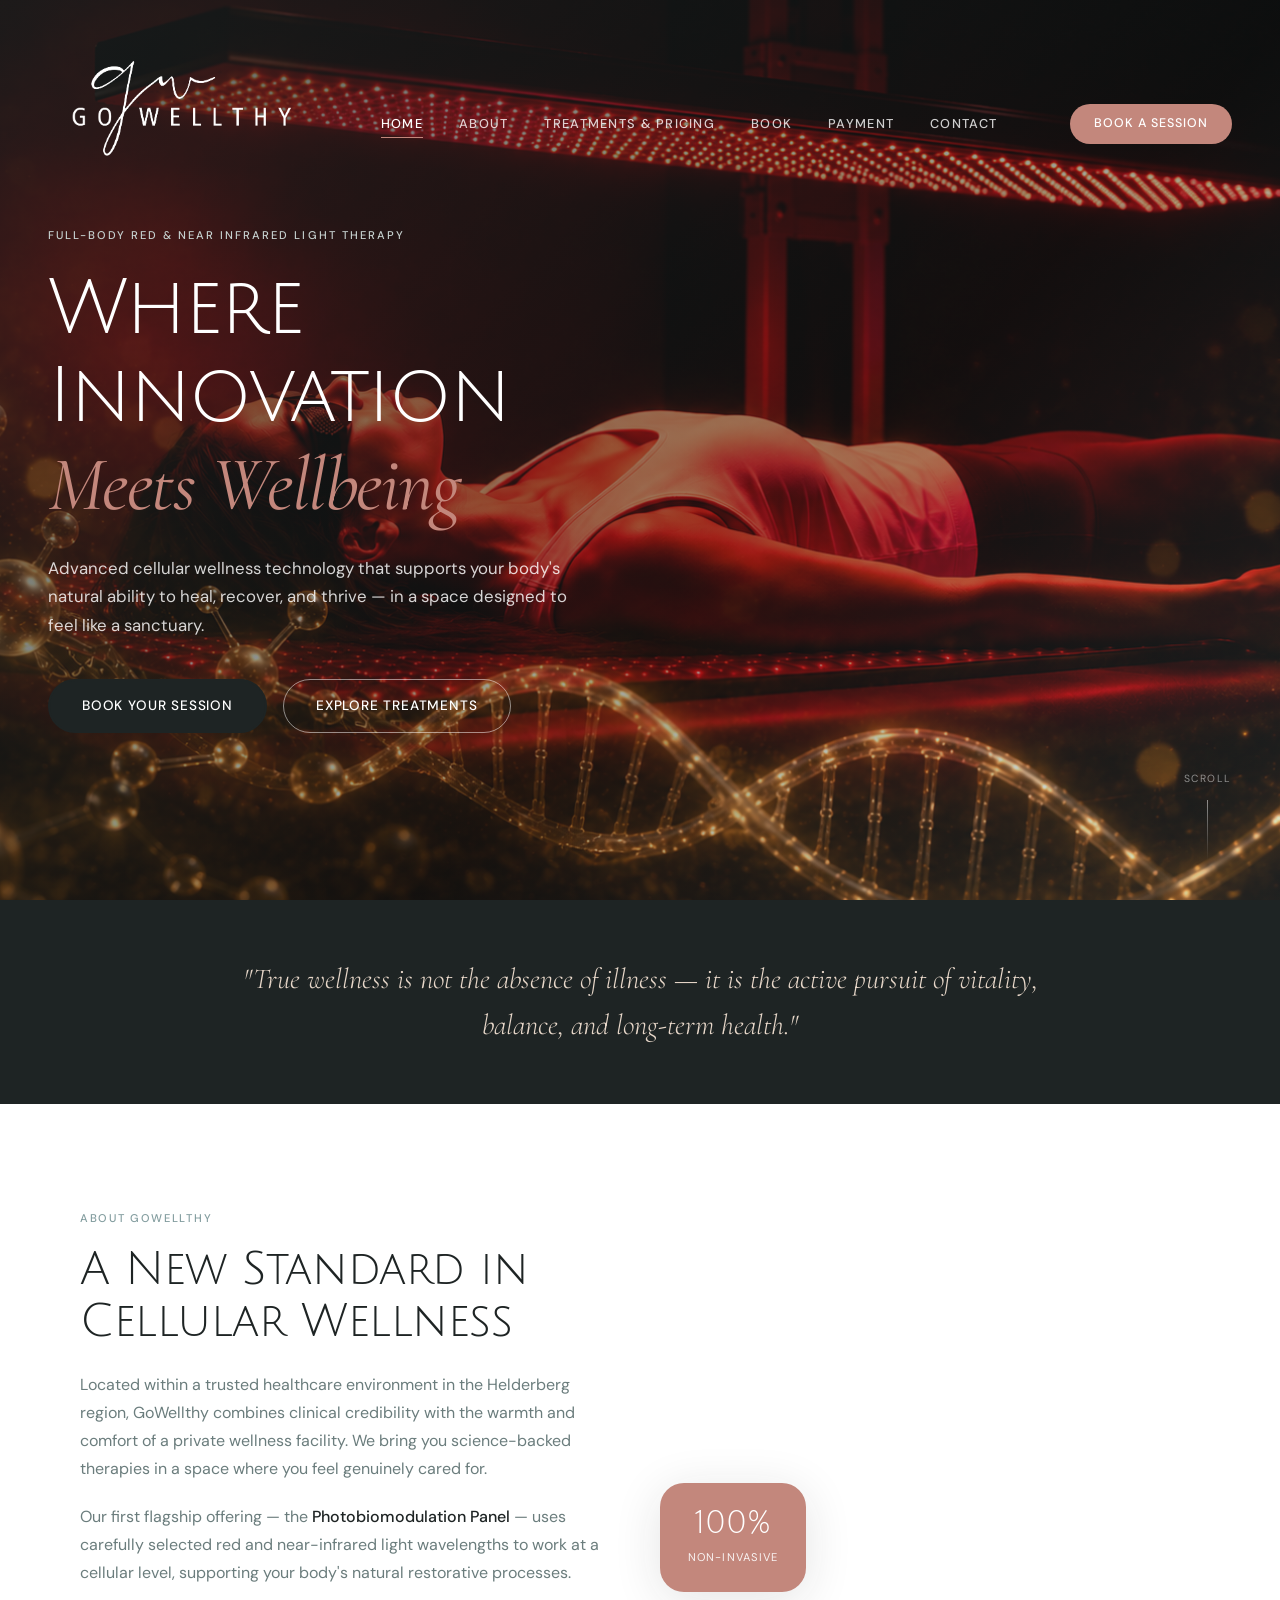
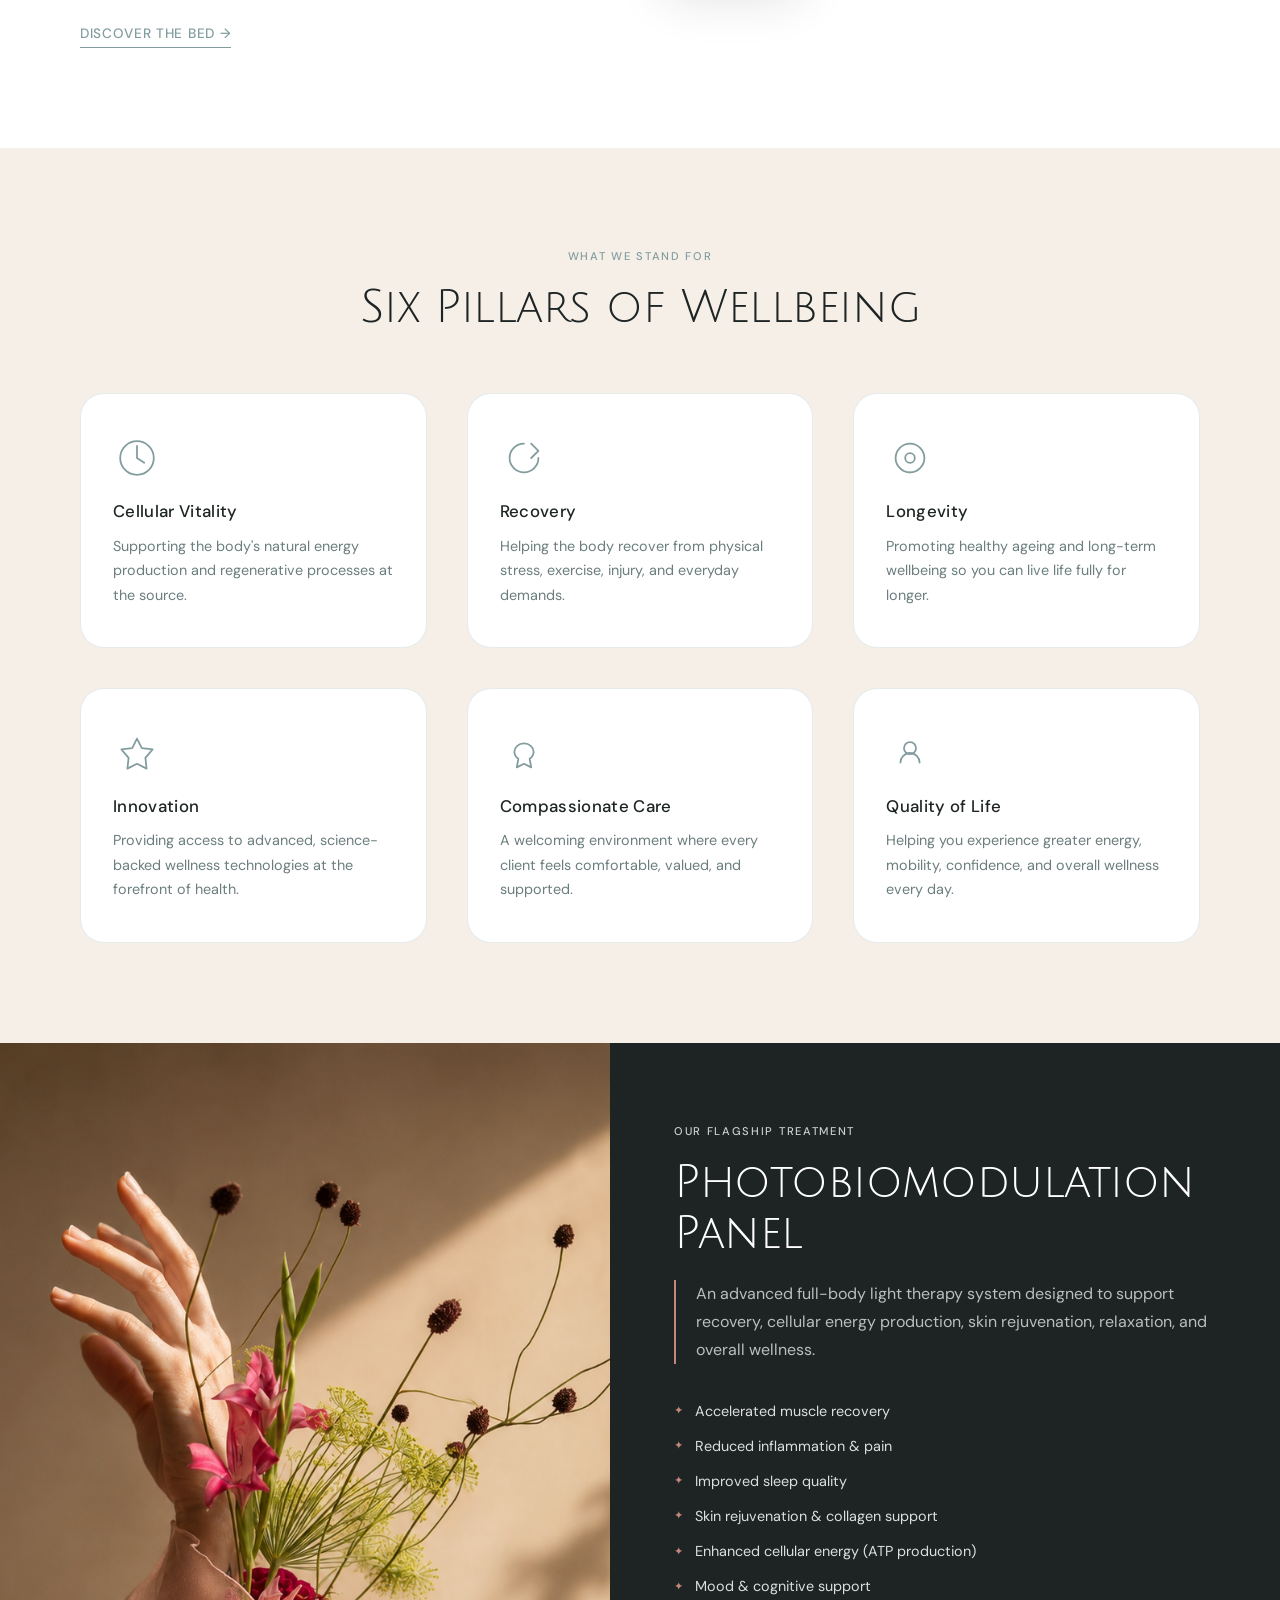
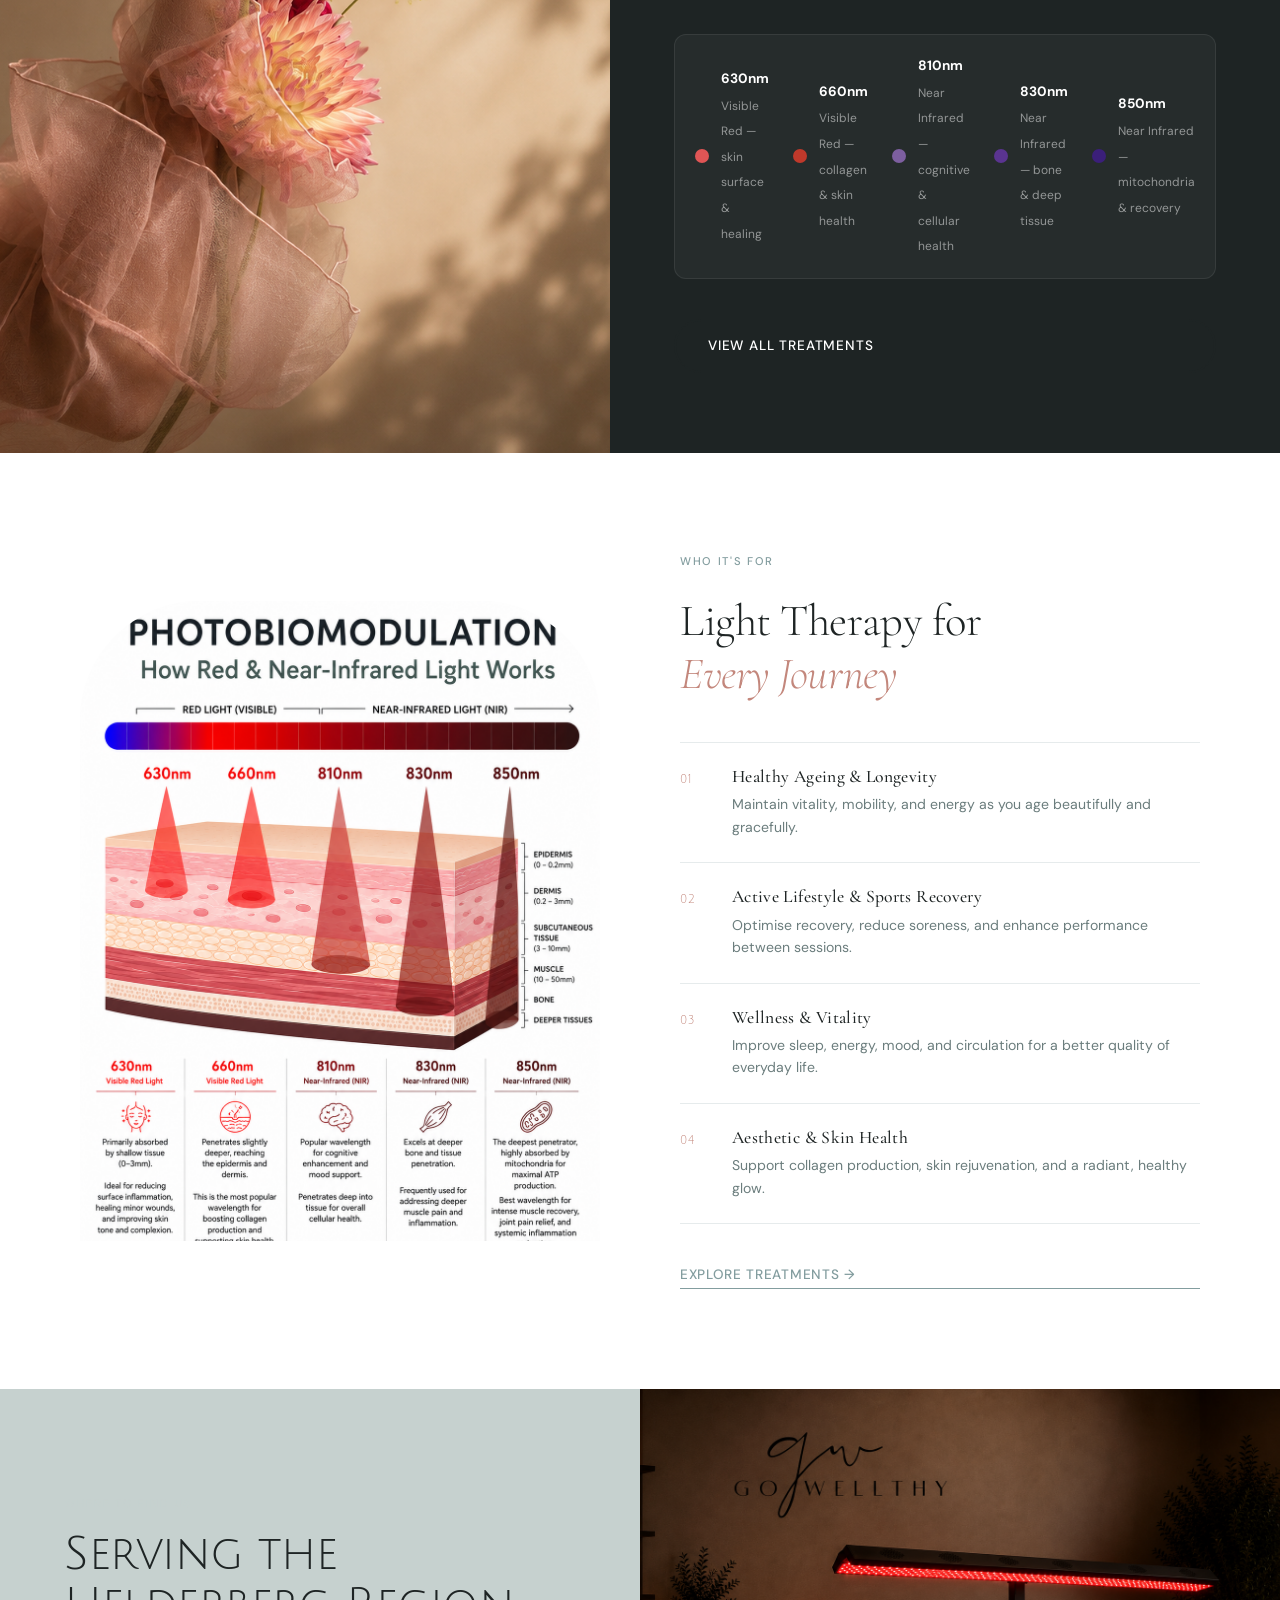
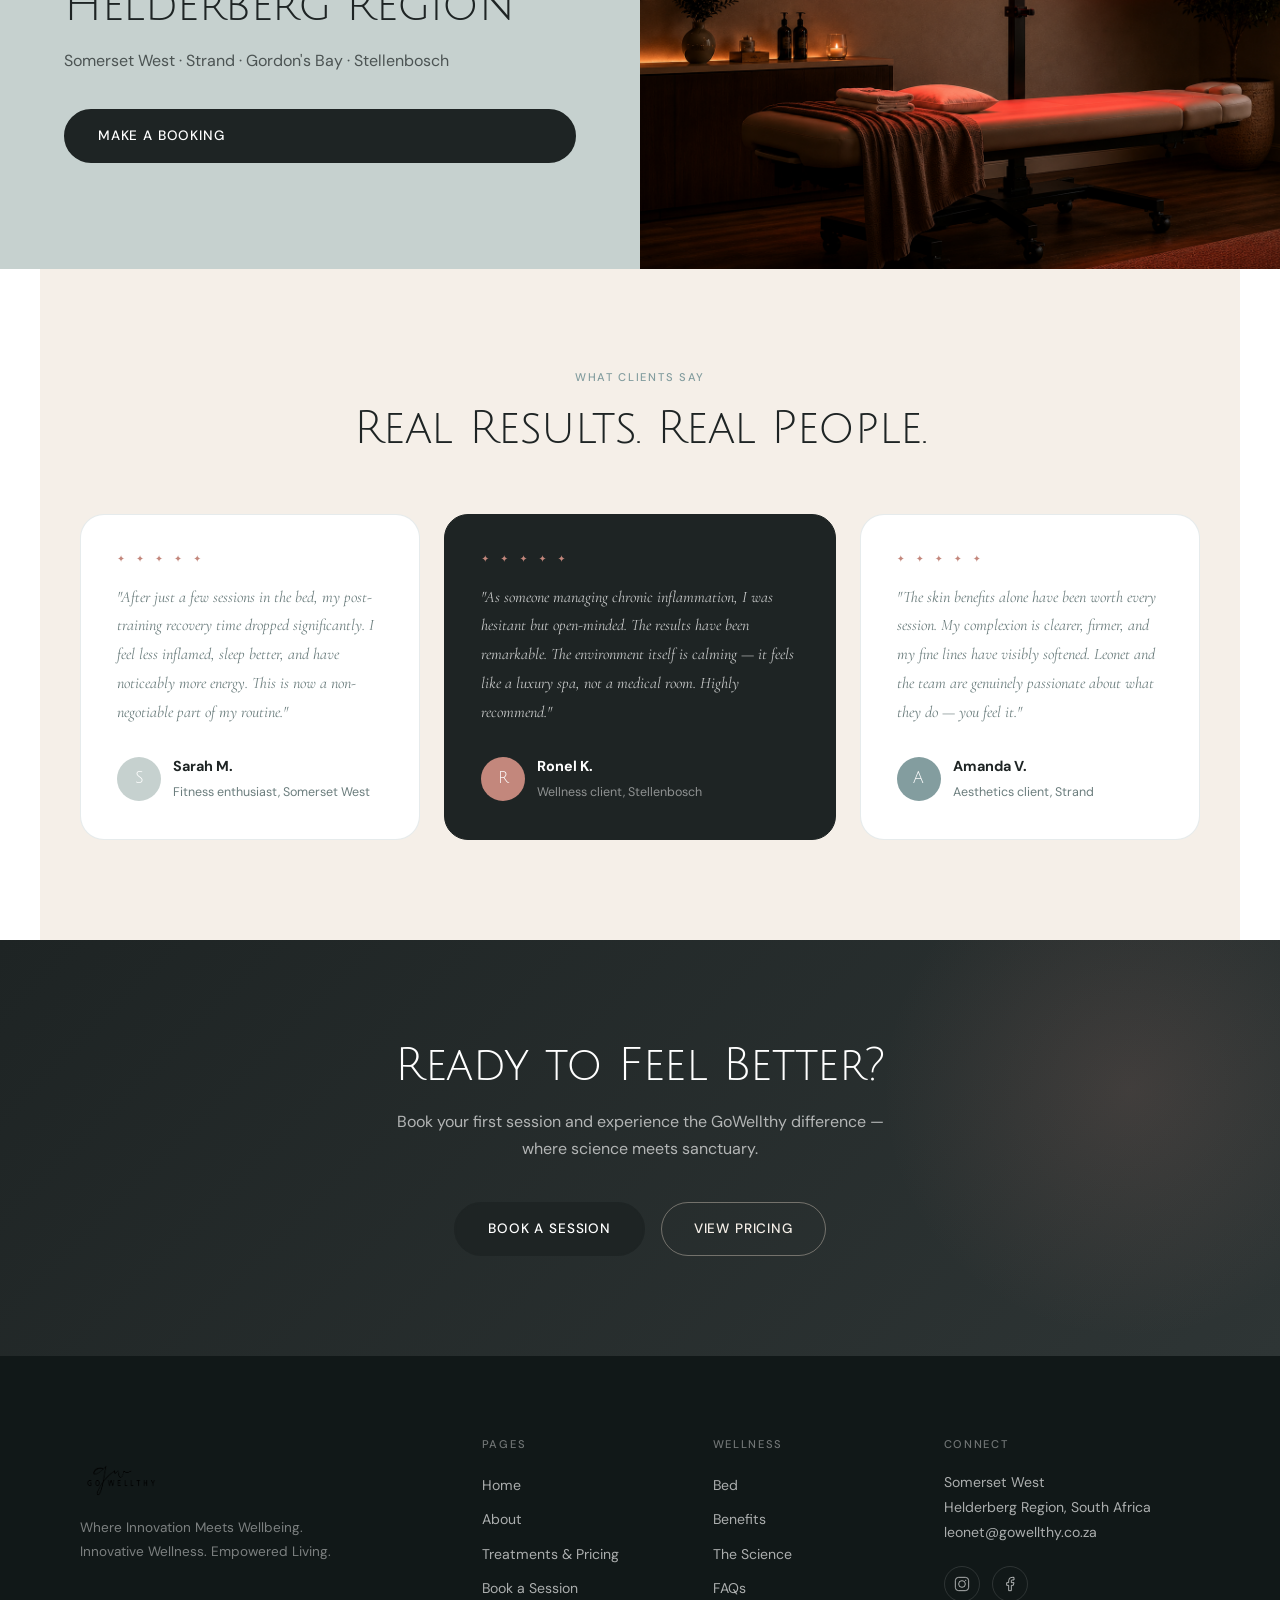
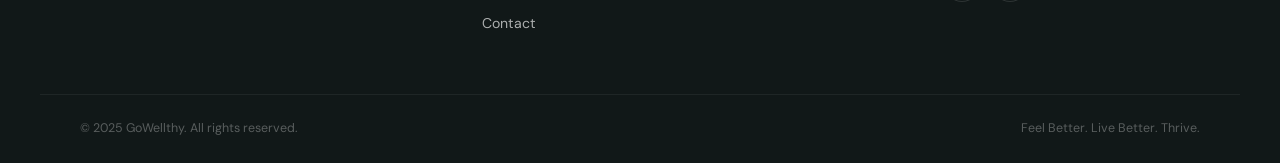
==== commit 49be891a: "Update index.html Integrate TimeCentre booking system" ====
--- a/index.html
+++ b/index.html
@@ -1,6 +1,13 @@
 ﻿<!DOCTYPE html>
 <html lang="en">
 <head>
+  <!-- Google Tag Manager -->
+  <script>(function(w,d,s,l,i){w[l]=w[l]||[];w[l].push({'gtm.start':
+  new Date().getTime(),event:'gtm.js'});var f=d.getElementsByTagName(s)[0],
+  j=d.createElement(s),dl=l!='dataLayer'?'&l='+l:'';j.async=true;j.src=
+  'https://www.googletagmanager.com/gtm.js?id='+i+dl;f.parentNode.insertBefore(j,f);
+  })(window,document,'script','dataLayer','GTM-MNTDL88Q');</script>
+  <!-- End Google Tag Manager -->
   <meta charset="UTF-8" />
   <meta name="viewport" content="width=device-width, initial-scale=1.0" />
   <title>GoWellthy — Feel Better. Live Better. Thrive.</title>
@@ -8,8 +15,24 @@
   <link rel="preconnect" href="https://fonts.gstatic.com" crossorigin />
   <link href="https://fonts.googleapis.com/css2?family=Julius+Sans+One&family=Cormorant+Garamond:ital,wght@0,300;0,400;0,500;1,300;1,400&family=DM+Sans:wght@300;400;500&display=swap" rel="stylesheet" />
   <link rel="stylesheet" href="style.css" />
+  <!-- Meta Pixel -->
+  <script>
+  !function(f,b,e,v,n,t,s){if(f.fbq)return;n=f.fbq=function(){n.callMethod?
+  n.callMethod.apply(n,arguments):n.queue.push(arguments)};if(!f._fbq)f._fbq=n;
+  n.push=n;n.loaded=!0;n.version='2.0';n.queue=[];t=b.createElement(e);t.async=!0;
+  t.src=v;s=b.getElementsByTagName(e)[0];s.parentNode.insertBefore(t,s)}(window,
+  document,'script','https://connect.facebook.net/en_US/fbevents.js');
+  fbq('init', '27771052135836125');
+  fbq('track', 'PageView');
+  </script>
+  <noscript><img height="1" width="1" style="display:none"
+  src="https://www.facebook.com/tr?id=27771052135836125&ev=PageView&noscript=1"/></noscript>
 </head>
 <body>
+  <!-- Google Tag Manager (noscript) -->
+  <noscript><iframe src="https://www.googletagmanager.com/ns.html?id=GTM-MNTDL88Q"
+  height="0" width="0" style="display:none;visibility:hidden"></iframe></noscript>
+  <!-- End Google Tag Manager (noscript) -->
 
   <!-- NAV -->
   <header class="nav" id="nav">
@@ -20,11 +43,11 @@
       <a href="index.html" class="active">Home</a>
       <a href="about.html">About</a>
       <a href="treatments.html">Treatments & Pricing</a>
-      <a href="bookings.html">Book</a>
+      <a href="https://www.timecenter.com/cellularwellness/" target="_blank">Book</a>
       <a href="payment.html">Payment</a>
       <a href="contact.html">Contact</a>
     </nav>
-    <a href="bookings.html" class="btn-nav">Book a Session</a>
+    <a href="https://www.timecenter.com/cellularwellness/" target="_blank" class="btn-nav">Book a Session</a>
     <button class="nav-toggle" id="navToggle" aria-label="Menu">
       <span></span><span></span><span></span>
     </button>
@@ -50,7 +73,7 @@
         Advanced cellular wellness technology that supports your body's natural ability to heal, recover, and thrive — in a space designed to feel like a sanctuary.
       </p>
       <div class="hero-cta">
-        <a href="bookings.html" class="btn-primary">Book Your Session</a>
+        <a href="https://www.timecenter.com/cellularwellness/" target="_blank" class="btn-primary">Book Your Session</a>
         <a href="treatments.html" class="btn-ghost">Explore Treatments</a>
       </div>
     </div>
@@ -83,7 +106,7 @@
     <div class="intro-visual">
       <div class="intro-img-wrap">
         <video autoplay muted loop playsinline>
-          <source src="GoWellthy_6_steps_red_light_healing_1920x1080_30sec.mp4" type="video/mp4" />
+          <source src="Gowellthy Video Smaller.mp4" type="video/mp4" />
         </video>
       </div>
       <div class="intro-badge">
@@ -260,7 +283,7 @@
       <span class="label light">Where to Find Us</span>
       <h2>Serving the Helderberg Region</h2>
       <p>Somerset West · Strand · Gordon's Bay · Stellenbosch</p>
-      <a href="bookings.html" class="btn-primary">Make a Booking</a>
+      <a href="https://www.timecenter.com/cellularwellness/" target="_blank" class="btn-primary">Make a Booking</a>
     </div>
     <div class="location-visual">
       <img src="therapy-bed.jpg.png" alt="GoWellthy wellness space" />
@@ -316,7 +339,7 @@
       <h2>Ready to Feel Better?</h2>
       <p>Book your first session and experience the GoWellthy difference — where science meets sanctuary.</p>
       <div class="cta-actions">
-        <a href="bookings.html" class="btn-primary">Book a Session</a>
+        <a href="https://www.timecenter.com/cellularwellness/" target="_blank" class="btn-primary">Book a Session</a>
         <a href="payment.html" class="btn-ghost-dark">View Pricing</a>
       </div>
     </div>
@@ -336,7 +359,7 @@
         <a href="index.html">Home</a>
         <a href="about.html">About</a>
         <a href="treatments.html">Treatments & Pricing</a>
-        <a href="bookings.html">Book a Session</a>
+        <a href="https://www.timecenter.com/cellularwellness/" target="_blank">Book a Session</a>
         <a href="contact.html">Contact</a>
       </div>
       <div class="footer-links">
@@ -349,12 +372,12 @@
       <div class="footer-contact">
         <h4>Connect</h4>
         <p>Somerset West<br />Helderberg Region, South Africa</p>
-        <a href="mailto:leonet@gowellthy.co.za">leonet@gowellthy.co.za</a>
+        <a href="mailto:leonet@gowellthy.com">leonet@gowellthy.co.za</a>
         <div class="social-links">
-          <a href="#" aria-label="Instagram">
+          <a href="https://www.instagram.com/cellularwellness_?igsh=Ynl3b3Vybm5nbHQx&utm_source=qr" target="_blank" rel="noopener" aria-label="Instagram">
             <svg viewBox="0 0 24 24" fill="none" stroke="currentColor" stroke-width="1.5"><rect x="2" y="2" width="20" height="20" rx="5"/><circle cx="12" cy="12" r="5"/><circle cx="17.5" cy="6.5" r="1" fill="currentColor" stroke="none"/></svg>
           </a>
-          <a href="#" aria-label="Facebook">
+          <a href="https://www.facebook.com/gowellthy" target="_blank" rel="noopener" aria-label="Facebook">
             <svg viewBox="0 0 24 24" fill="none" stroke="currentColor" stroke-width="1.5"><path d="M18 2h-3a5 5 0 00-5 5v3H7v4h3v8h4v-8h3l1-4h-4V7a1 1 0 011-1h3z"/></svg>
           </a>
         </div>
@@ -370,3 +393,6 @@
 </body>
 </html>
 
+
+
+
--- a/style.css
+++ b/style.css
@@ -30,7 +30,7 @@
 
 *, *::before, *::after { box-sizing: border-box; margin: 0; padding: 0; }
 
-html { scroll-behavior: smooth; }
+html { scroll-behavior: smooth; overflow-x: hidden; max-width: 100%; }
 
 body {
   font-family: var(--font-body);
@@ -435,8 +435,7 @@
 .intro-img-wrap video {
   width: 100%;
   height: 100%;
-  object-fit: contain;
-  background: var(--dark);
+  object-fit: cover;
 }
 
 .intro-badge {
@@ -2097,7 +2096,7 @@
   .product-content { padding: 48px 32px; }
 
   .intro-img-wrap { height: 360px; }
-  .intro-badge { bottom: -10px; left: 16px; }
+  .intro-badge { display: none; }
 
   .testimonials-grid { grid-template-columns: 1fr; }
   .testimonial.featured { transform: none; }
@@ -2119,3 +2118,163 @@
 
   .add-ons-grid { grid-template-columns: 1fr 1fr; }
 }
+
+/* Contact FAQ grid */
+.contact-faq-grid {
+  display: grid;
+  grid-template-columns: repeat(3, 1fr);
+  gap: 20px;
+  max-width: 900px;
+  margin: 0 auto;
+}
+.contact-faq-card {
+  background: #fff;
+  padding: 28px;
+  border-radius: var(--radius-lg);
+  border: 1px solid var(--light-border);
+}
+
+/* Payment info strip */
+.payment-info-strip {
+  background: var(--cream-light);
+  border-radius: var(--radius-lg);
+  padding: 28px 36px;
+  margin-bottom: 40px;
+  display: flex;
+  gap: 48px;
+  align-items: center;
+  flex-wrap: wrap;
+  justify-content: center;
+  max-width: 800px;
+  margin-left: auto;
+  margin-right: auto;
+}
+.payment-info-item {
+  display: flex;
+  align-items: center;
+  gap: 12px;
+}
+.payment-info-divider {
+  width: 1px;
+  height: 36px;
+  background: var(--light-border);
+}
+
+/* Session info grid */
+.session-info-grid {
+  display: grid;
+  grid-template-columns: repeat(3, 1fr);
+  gap: 0;
+  border: 1px solid var(--light-border);
+  border-radius: var(--radius-lg);
+  overflow: hidden;
+  background: #fff;
+}
+.session-info-item {
+  padding: 32px 36px;
+}
+
+/* ============================
+   MOBILE STYLES (max 480px)
+   ============================ */
+@media (max-width: 480px) {
+  /* Prevent all horizontal overflow */
+  *, *::before, *::after { max-width: 100%; }
+
+  /* Container */
+  .container { padding: 0 16px; }
+
+  /* Logo — much smaller on mobile */
+  .logo-img { height: 100px !important; margin-top: -20px !important; }
+  .logo-img-dark { height: 90px !important; margin-top: -40px !important; }
+  .footer-logo-img { height: 60px !important; margin-top: 0 !important; }
+
+  /* Nav */
+  .nav { padding: 16px; }
+  .nav.scrolled { padding: 10px 16px; }
+
+  /* Hero */
+  .hero { min-height: 100svh; }
+  .hero-content { padding: 0 16px; margin-top: 80px; }
+  .hero-sub { font-size: 0.95rem; }
+  .hero-cta { flex-direction: column; gap: 12px; }
+  .hero-cta .btn-primary,
+  .hero-cta .btn-ghost { width: 100%; text-align: center; }
+
+  /* Sections */
+  .belief-strip { padding: 32px 16px; }
+  .belief-text { font-size: 1rem; }
+
+  .intro { gap: 32px; padding: 48px 32px !important; }
+  .intro-text { order: 1; }
+  .about-intro { padding-left: 32px !important; padding-right: 32px !important; }
+  .about-intro-text { width: 100%; }
+  .intro-img-wrap { order: 2; aspect-ratio: 16/9; height: auto; }
+
+  /* Product feature */
+  .product-feature { flex-direction: column; }
+  .product-content { padding: 32px 16px; }
+  .product-img-side { min-height: 260px; }
+
+  /* Wavelengths */
+  .product-wavelengths { gap: 8px; flex-wrap: wrap; }
+
+  /* Audience */
+  .audience-split { gap: 32px; }
+  .audience-split-img { height: 280px; }
+  .audience-grid { gap: 16px; }
+  .audience-item { gap: 12px; }
+
+  /* Testimonials */
+  .testimonials-grid { gap: 16px; }
+
+  /* About page */
+  .about-hero { min-height: 50vh; }
+  .about-intro { gap: 32px; padding: 48px 0; }
+  .about-img-single { height: 300px; }
+  .promise-inner { gap: 32px; }
+  .promise-img { height: 300px; }
+
+  /* Pillars */
+  .pillars-grid { gap: 20px; }
+  .pillar { padding: 24px 20px; }
+
+  /* Location cards */
+  .location-cards { grid-template-columns: 1fr !important; gap: 16px; }
+
+  /* Treatments */
+  .treatment-grid { gap: 32px; }
+  .treatment-img-side { height: 300px; }
+  .science-boxes { gap: 16px; }
+
+  /* Payment */
+  .payment-layout { gap: 32px; }
+  .session-info-strip { flex-direction: column; gap: 24px; max-width: 100%; }
+  .payment-info-strip { flex-direction: column; gap: 20px; padding: 24px; margin-top: 40px; }
+  .contact-faq-grid { grid-template-columns: 1fr; }
+  .payment-info-divider { width: 100%; height: 1px; }
+  .session-info-grid { grid-template-columns: 1fr !important; }
+  .session-info-item { border-right: none !important; border-bottom: 1px solid var(--light-border); }
+  .session-info-item:last-child { border-bottom: none; }
+  .payment-methods { grid-template-columns: 1fr; }
+
+  /* Contact */
+  .contact-layout { gap: 32px; }
+
+  /* Footer */
+  .footer-inner { gap: 24px; }
+  .footer-bottom { font-size: 0.78rem; }
+
+  /* CTA banner */
+  .cta-banner { padding: 60px 0; }
+  .cta-actions { flex-direction: column; gap: 12px; align-items: center; }
+  .cta-actions .btn-primary,
+  .cta-actions .btn-ghost-dark { width: 100%; text-align: center; }
+
+  /* Purpose strip */
+  .purpose-strip { padding: 48px 0; }
+
+  /* Booking */
+  .booking-layout { gap: 32px; }
+  .booking-form-wrap { margin-top: 40px; }
+}
